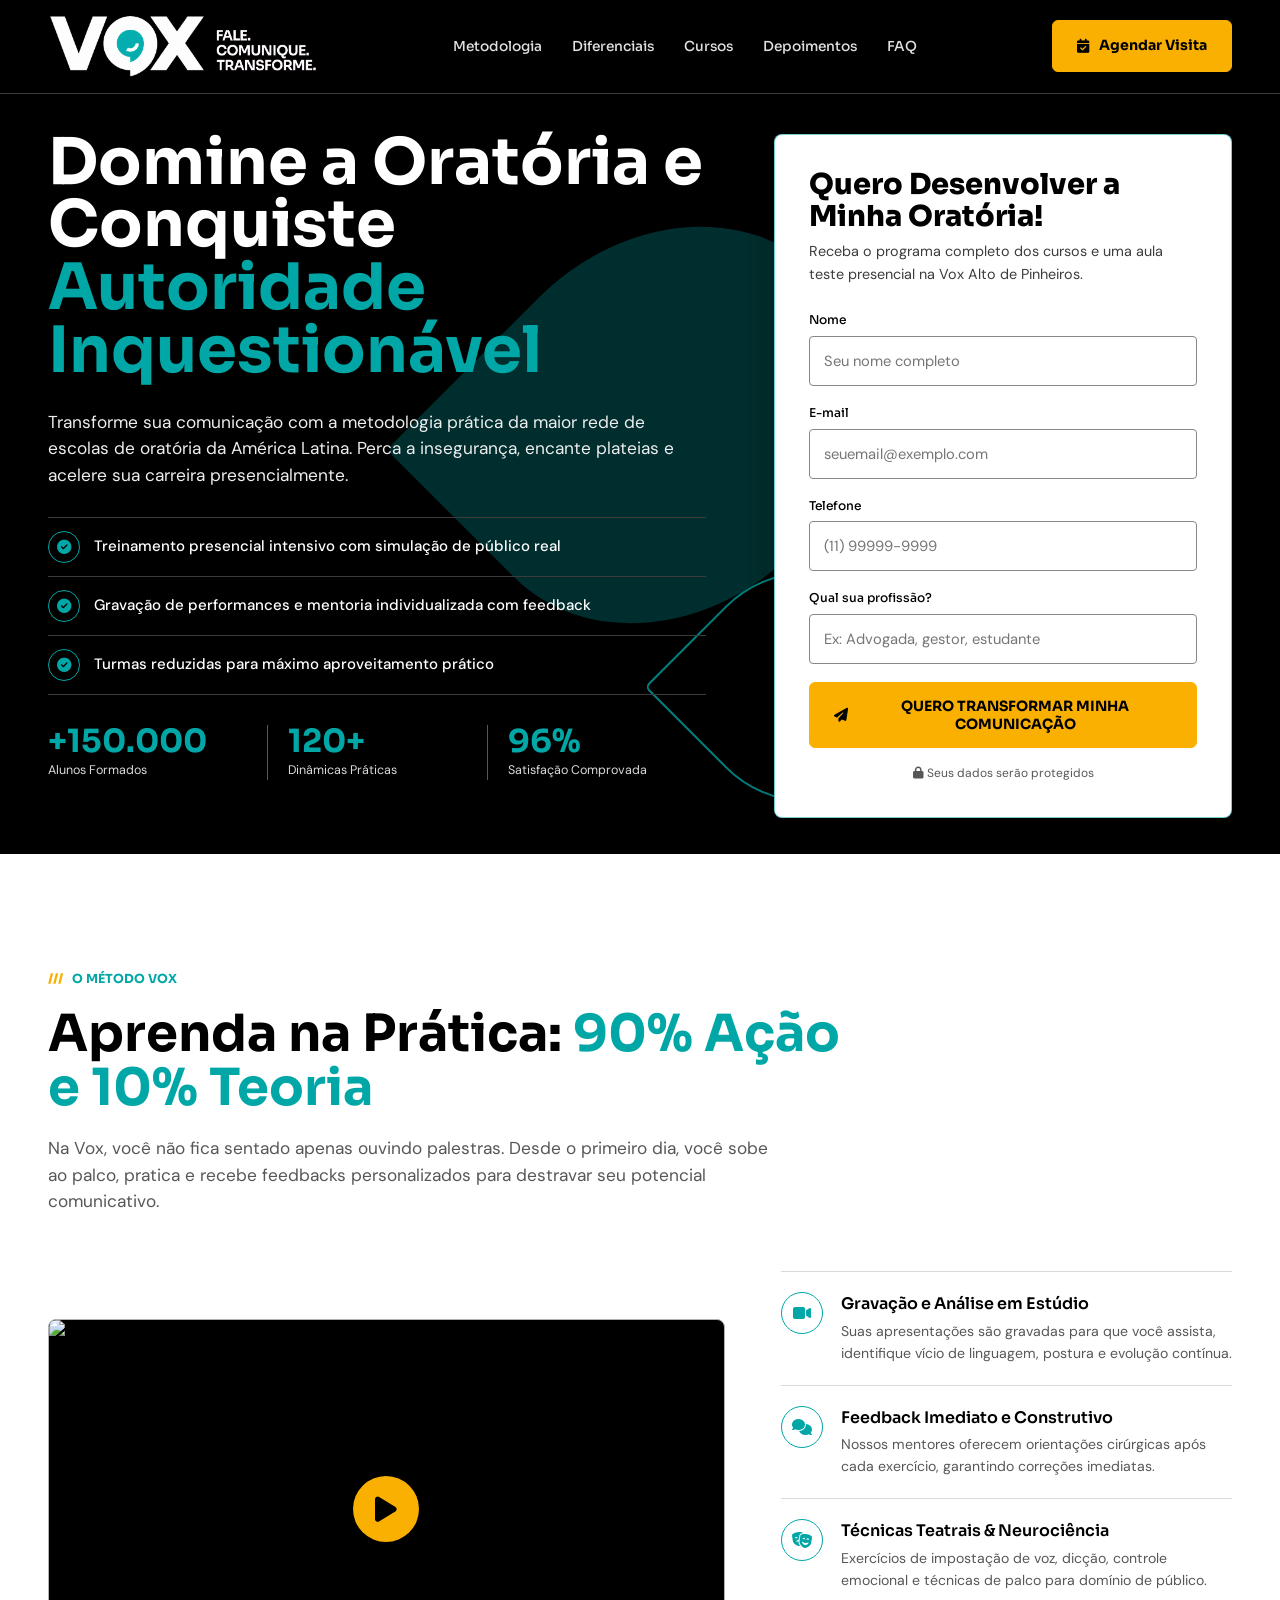
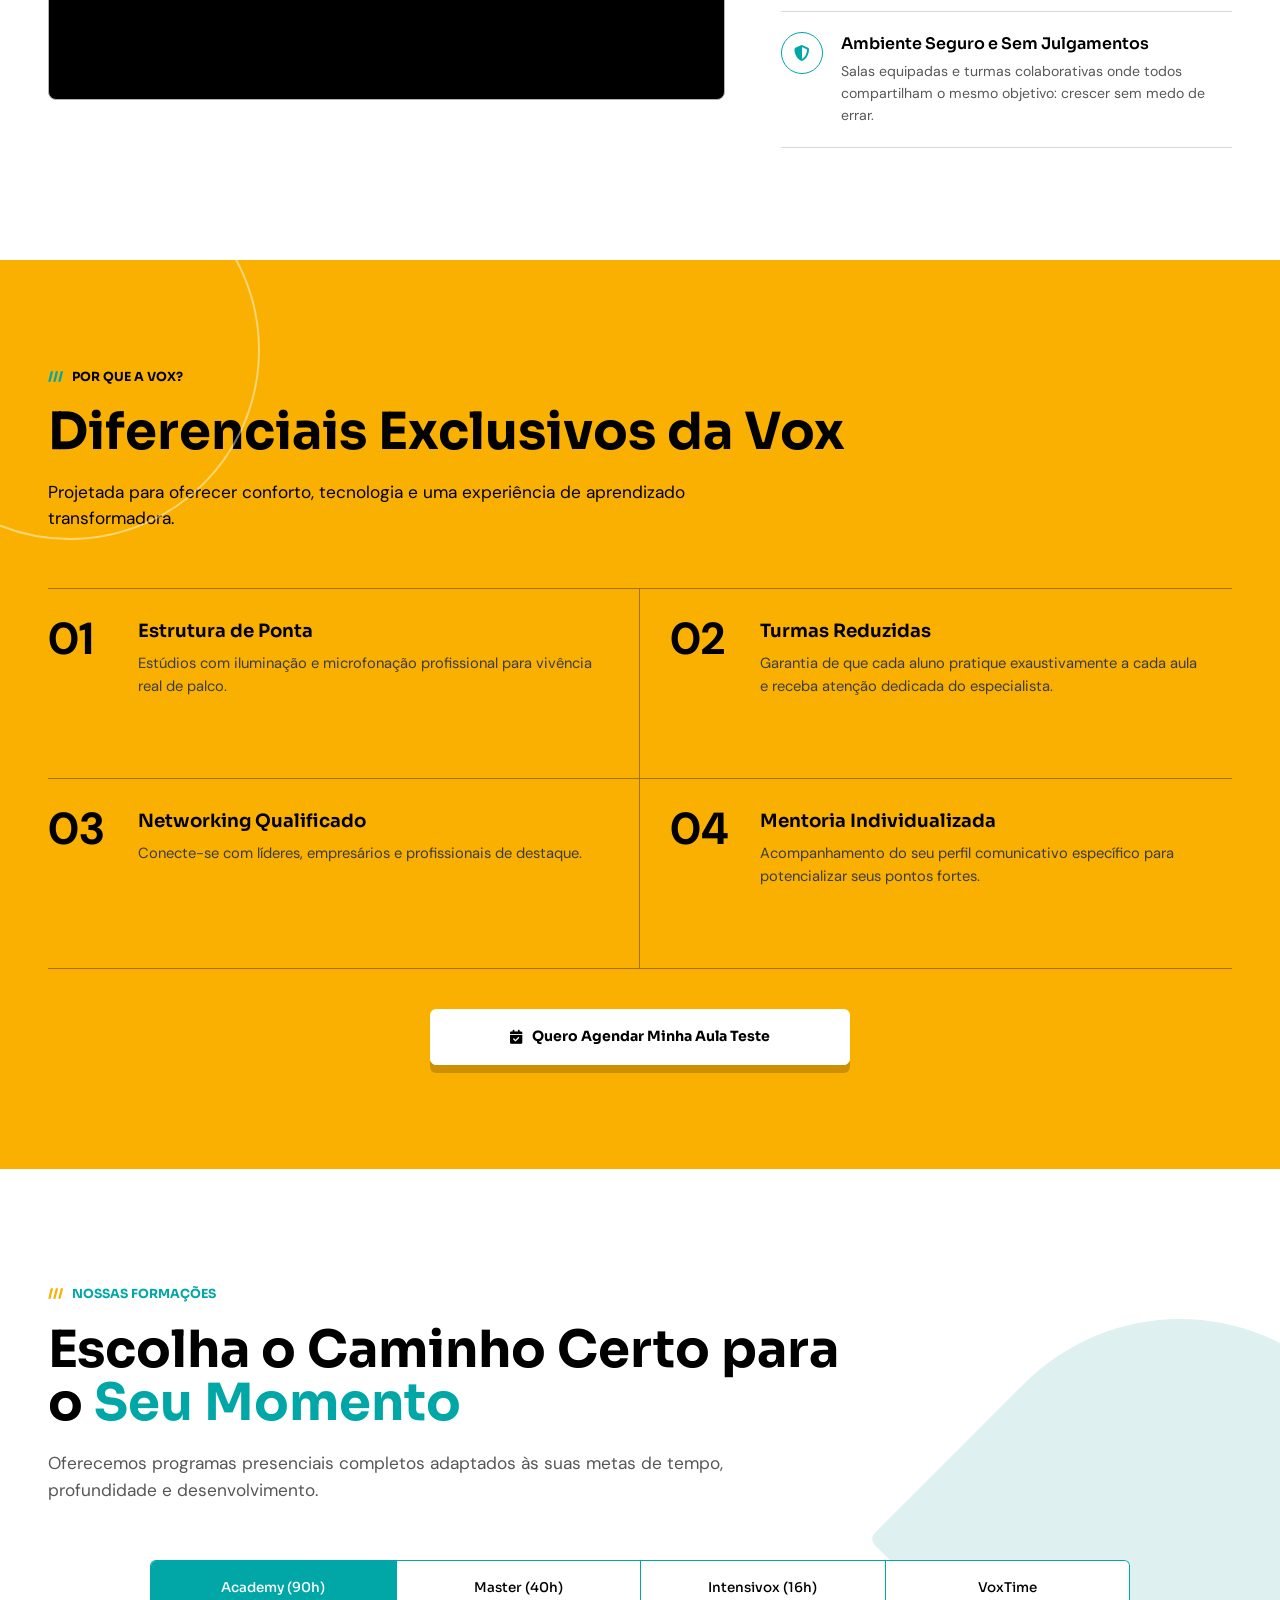
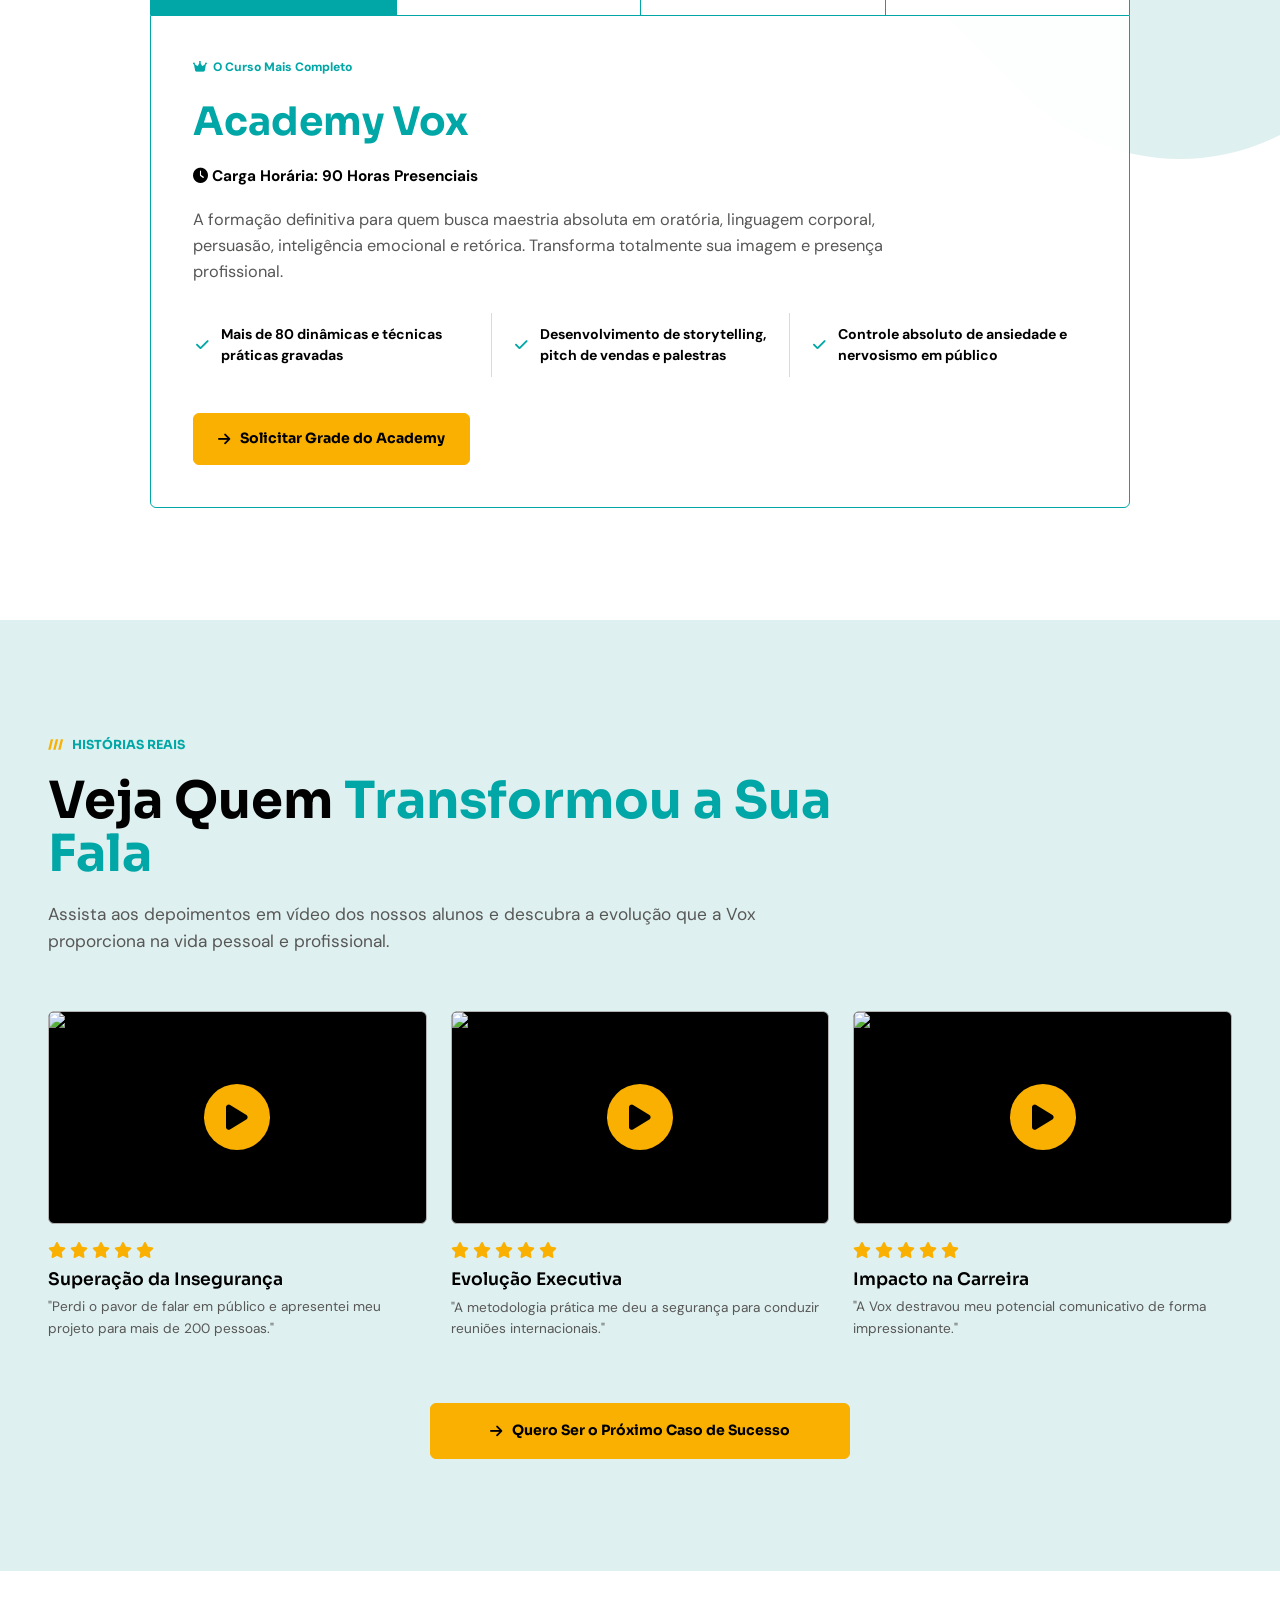
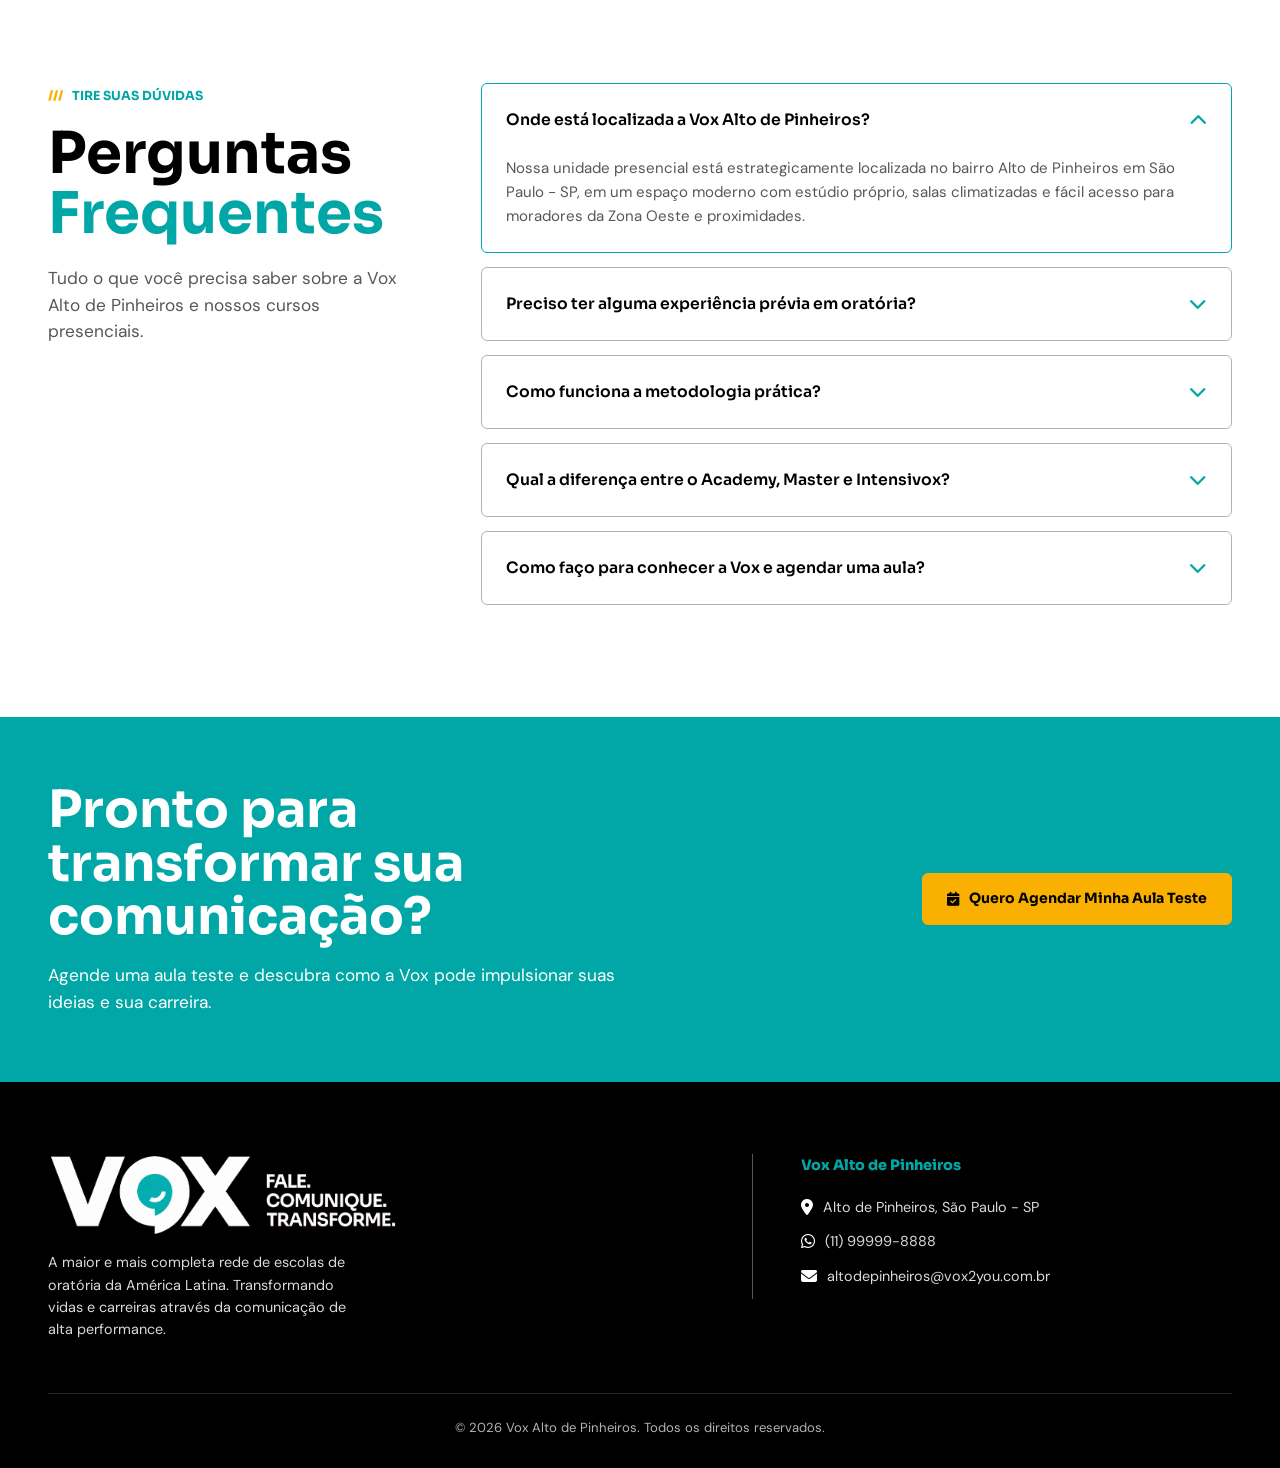
==== index.html @ c45a9a43 "Publish Vox2You Alto de Pinheiros page" ====
<!DOCTYPE html>
<html lang="pt-BR">

<head>
  <meta charset="UTF-8">
  <meta name="viewport" content="width=device-width, initial-scale=1.0">
  <title>Vox Alto de Pinheiros | Escola de Oratória e Comunicação</title>
  <meta name="description"
    content="Domine a oratória com a metodologia prática da Vox no Alto de Pinheiros - SP. Cursos de Oratória presenciais para liderança, carreira e superação do medo de falar em público.">
  <meta name="keywords"
    content="Vox, Alto de Pinheiros, curso de oratoria, falar em publico, comunicacao presencial, lideranca, Sao Paulo">

  <!-- Google Fonts -->
  <link rel="preconnect" href="https://fonts.googleapis.com">
  <link rel="preconnect" href="https://fonts.gstatic.com" crossorigin>
  <link
    href="https://fonts.googleapis.com/css2?family=DM+Sans:wght@400;500;600;700;800&family=Sora:wght@400;500;600;700;800&display=swap"
    rel="stylesheet">

  <!-- FontAwesome Icons -->
  <link rel="stylesheet" href="https://cdnjs.cloudflare.com/ajax/libs/font-awesome/6.4.0/css/all.min.css">

  <!-- Custom Styles -->
  <link rel="stylesheet" href="styles.css?v=4.4">
  <link rel="stylesheet" href="brand.css?v=1.0">
</head>

<body>

  <!-- ==========================================================================
       HEADER
       ========================================================================== -->
  <header class="header">
    <div class="container header-container">
      <a href="#" class="logo-link" id="headerLogo" aria-label="Vox Alto de Pinheiros - início">
        <span class="brand-logo brand-logo--header">
          <img src="assets/vox2you-logo-branco.png" alt="Vox - Fale. Comunique. Transforme." width="1821" height="436">
        </span>
      </a>

      <nav>
        <ul class="nav-menu" id="navMenu">
          <li><a href="#metodologia" class="nav-link">Metodologia</a></li>
          <li><a href="#diferenciais" class="nav-link">Diferenciais</a></li>
          <li><a href="#cursos" class="nav-link">Cursos</a></li>
          <li><a href="#depoimentos" class="nav-link">Depoimentos</a></li>
          <li><a href="#faq" class="nav-link">FAQ</a></li>
        </ul>
      </nav>

      <div class="header-actions">
        <a href="#hero-form" class="btn btn-outline">
          <i class="fa-solid fa-calendar-check"></i> Agendar Visita
        </a>
        <button class="mobile-toggle" id="mobileToggle" aria-label="Abrir menu" aria-expanded="false"
          aria-controls="navMenu">
          <span class="menu-icon" aria-hidden="true"><span></span><span></span><span></span></span>
        </button>
      </div>
    </div>
  </header>

  <!-- ==========================================================================
       HERO + FORM SECTION
       ========================================================================== -->
  <section class="hero" id="hero">
    <div class="container hero-grid">

      <div class="hero-content">
        <h1 class="hero-title">
          Domine a Oratória e Conquiste <span>Autoridade Inquestionável</span>
        </h1>

        <p class="hero-description">
          Transforme sua comunicação com a metodologia prática da maior rede de escolas de oratória da América
          Latina. Perca a insegurança, encante plateias e acelere sua carreira presencialmente.
        </p>

        <div class="hero-highlights">
          <div class="highlight-item">
            <i class="fa-solid fa-circle-check"></i>
            <span>Treinamento presencial intensivo com simulação de público real</span>
          </div>
          <div class="highlight-item">
            <i class="fa-solid fa-circle-check"></i>
            <span>Gravação de performances e mentoria individualizada com feedback</span>
          </div>
          <div class="highlight-item">
            <i class="fa-solid fa-circle-check"></i>
            <span>Turmas reduzidas para máximo aproveitamento prático</span>
          </div>
        </div>

        <div class="hero-stats-row">
          <div class="stat-box">
            <span class="stat-number">+150.000</span>
            <span class="stat-label">Alunos Formados</span>
          </div>
          <div class="stat-box">
            <span class="stat-number">120+</span>
            <span class="stat-label">Dinâmicas Práticas</span>
          </div>
          <div class="stat-box">
            <span class="stat-number">96%</span>
            <span class="stat-label">Satisfação Comprovada</span>
          </div>
        </div>
      </div>

      <!-- Hero Form Card -->
      <div class="hero-form-wrapper" id="hero-form">
        <div class="hero-form-card">
          <div class="form-header">
            <h3>Quero Desenvolver a Minha Oratória!</h3>
            <p>Receba o programa completo dos cursos e uma aula teste presencial na Vox Alto de Pinheiros.</p>
          </div>

          <form id="heroForm">
            <div class="form-group">
              <label for="name" class="form-label">Nome</label>
              <input type="text" id="name" class="form-input" placeholder="Seu nome completo" required>
            </div>

            <div class="form-group">
              <label for="email" class="form-label">E-mail</label>
              <input type="email" id="email" class="form-input" placeholder="seuemail@exemplo.com" required>
            </div>

            <div class="form-group">
              <label for="phone" class="form-label">Telefone</label>
              <input type="tel" id="phone" class="form-input" placeholder="(11) 99999-9999" required>
            </div>

            <div class="form-group">
              <label for="profession" class="form-label">Qual sua profissão?</label>
              <input type="text" id="profession" class="form-input" placeholder="Ex: Advogada, gestor, estudante">
            </div>

            <button type="submit" class="btn btn-primary btn-full">
              <i class="fa-solid fa-paper-plane"></i> QUERO TRANSFORMAR MINHA COMUNICAÇÃO
            </button>

            <p class="form-disclaimer">
              <i class="fa-solid fa-lock"></i> Seus dados serão protegidos
            </p>
          </form>
        </div>
      </div>

    </div>
  </section>

  <!-- ==========================================================================
       METODOLOGIA
       ========================================================================== -->
  <section class="metodologia" id="metodologia">
    <div class="container">
      <div class="text-center">
        <span class="section-tag"><i class="fa-solid fa-bolt"></i> O Método Vox</span>
        <h2 class="section-title">Aprenda na Prática: <span>90% Ação e 10% Teoria</span></h2>
        <p class="section-subtitle">
          Na Vox, você não fica sentado apenas ouvindo palestras. Desde o primeiro dia, você sobe ao palco, pratica
          e recebe feedbacks personalizados para destravar seu potencial comunicativo.
        </p>
      </div>

      <div class="metodologia-grid">
        <!-- Institutional Video Box -->
        <div class="video-box" data-video-id="vcabTUHBqDU" title="Clique para assistir ao vídeo institucional da Vox">
          <img src="https://img.youtube.com/vi/vcabTUHBqDU/maxresdefault.jpg" alt="Vídeo Institucional Vox"
            class="video-thumb">
          <div class="play-btn-overlay">
            <i class="fa-solid fa-play"></i>
          </div>
        </div>

        <div class="metodologia-list">
          <div class="metodologia-card">
            <div class="metodologia-icon">
              <i class="fa-solid fa-video"></i>
            </div>
            <div class="metodologia-info">
              <h4>Gravação e Análise em Estúdio</h4>
              <p>Suas apresentações são gravadas para que você assista, identifique vício de linguagem, postura e
                evolução contínua.</p>
            </div>
          </div>

          <div class="metodologia-card">
            <div class="metodologia-icon">
              <i class="fa-solid fa-comments"></i>
            </div>
            <div class="metodologia-info">
              <h4>Feedback Imediato e Construtivo</h4>
              <p>Nossos mentores oferecem orientações cirúrgicas após cada exercício, garantindo correções imediatas.
              </p>
            </div>
          </div>

          <div class="metodologia-card">
            <div class="metodologia-icon">
              <i class="fa-solid fa-masks-theater"></i>
            </div>
            <div class="metodologia-info">
              <h4>Técnicas Teatrais & Neurociência</h4>
              <p>Exercícios de impostação de voz, dicção, controle emocional e técnicas de palco para domínio de
                público.</p>
            </div>
          </div>

          <div class="metodologia-card">
            <div class="metodologia-icon">
              <i class="fa-solid fa-shield-halved"></i>
            </div>
            <div class="metodologia-info">
              <h4>Ambiente Seguro e Sem Julgamentos</h4>
              <p>Salas equipadas e turmas colaborativas onde todos compartilham o mesmo objetivo: crescer sem medo de
                errar.</p>
            </div>
          </div>
        </div>
      </div>
    </div>
  </section>

  <!-- ==========================================================================
       DIFERENCIAIS ALTO DE PINHEIROS
       ========================================================================== -->
  <section class="diferenciais" id="diferenciais">
    <div class="container">
      <div class="text-center">
        <span class="section-tag"><i class="fa-solid fa-star"></i> Por que a Vox?</span>
        <h2 class="section-title">Diferenciais Exclusivos da <span>Vox</span></h2>
        <p class="section-subtitle">
          Projetada para oferecer conforto, tecnologia e uma experiência de aprendizado transformadora.
        </p>
      </div>

      <div class="diferenciais-grid">
        <div class="glass-card dif-card">
          <span class="dif-number">01</span>
          <h3 class="dif-title">Estrutura de Ponta</h3>
          <p class="dif-desc">Estúdios com iluminação e microfonação profissional para vivência
            real de palco.</p>
        </div>

        <div class="glass-card dif-card">
          <span class="dif-number">02</span>
          <h3 class="dif-title">Turmas Reduzidas</h3>
          <p class="dif-desc">Garantia de que cada aluno pratique exaustivamente a cada aula e receba atenção dedicada
            do especialista.</p>
        </div>

        <div class="glass-card dif-card">
          <span class="dif-number">03</span>
          <h3 class="dif-title">Networking Qualificado</h3>
          <p class="dif-desc">Conecte-se com líderes, empresários e profissionais de destaque.</p>
        </div>

        <div class="glass-card dif-card">
          <span class="dif-number">04</span>
          <h3 class="dif-title">Mentoria Individualizada</h3>
          <p class="dif-desc">Acompanhamento do seu perfil comunicativo específico para potencializar seus pontos
            fortes.</p>
        </div>
      </div>

      <div class="section-cta">
        <a href="#hero-form" class="btn btn-primary">
          <i class="fa-solid fa-calendar-check"></i> Quero Agendar Minha Aula Teste
        </a>
      </div>

    </div>
  </section>

  <!-- ==========================================================================
       CURSOS
       ========================================================================== -->
  <section class="cursos" id="cursos">
    <div class="container">
      <div class="text-center">
        <span class="section-tag"><i class="fa-solid fa-graduation-cap"></i> Nossas Formações</span>
        <h2 class="section-title">Escolha o Caminho Certo para o <span>Seu Momento</span></h2>
        <p class="section-subtitle">
          Oferecemos programas presenciais completos adaptados às suas metas de tempo, profundidade e desenvolvimento.
        </p>
      </div>

      <!-- Course Tabs Nav -->
      <div class="course-tabs">
        <button class="tab-btn active" data-course="academy">Academy (90h)</button>
        <button class="tab-btn" data-course="master">Master (40h)</button>
        <button class="tab-btn" data-course="intensivox">Intensivox (16h)</button>
        <button class="tab-btn" data-course="voxtime">VoxTime</button>
      </div>

      <!-- Course Content Panels -->
      <!-- Panel 1: Academy -->
      <div class="course-content-panel active" id="course-academy">
        <div class="course-info">
          <span class="course-badge"><i class="fa-solid fa-crown"></i> O Curso Mais Completo</span>
          <h3 class="course-title">Academy Vox</h3>
          <p class="course-hours"><i class="fa-solid fa-clock"></i> Carga Horária: 90 Horas Presenciais</p>
          <p class="course-desc">
            A formação definitiva para quem busca maestria absoluta em oratória, linguagem corporal, persuasão,
            inteligência emocional e retórica. Transforma totalmente sua imagem e presença profissional.
          </p>

          <div class="course-features-list">
            <div class="course-feature-item">
              <i class="fa-solid fa-check"></i>
              <span>Mais de 80 dinâmicas e técnicas práticas gravadas</span>
            </div>
            <div class="course-feature-item">
              <i class="fa-solid fa-check"></i>
              <span>Desenvolvimento de storytelling, pitch de vendas e palestras</span>
            </div>
            <div class="course-feature-item">
              <i class="fa-solid fa-check"></i>
              <span>Controle absoluto de ansiedade e nervosismo em público</span>
            </div>
          </div>

          <a href="#hero-form" class="btn btn-primary">
            <i class="fa-solid fa-arrow-right"></i> Solicitar Grade do Academy
          </a>
        </div>

      </div>

      <!-- Panel 2: Master -->
      <div class="course-content-panel" id="course-master">
        <div class="course-info">
          <span class="course-badge"><i class="fa-solid fa-user-tie"></i> Foco Executivo</span>
          <h3 class="course-title">Master Vox</h3>
          <p class="course-hours"><i class="fa-solid fa-clock"></i> Carga Horária: 40 Horas Presenciais</p>
          <p class="course-desc">
            Treinamento de alto impacto direcionado a executivos, gestores, empreendedores e líderes que precisam
            conduzir reuniões inspiradoras, negociar acordos e representar suas marcas com poder.
          </p>

          <div class="course-features-list">
            <div class="course-feature-item">
              <i class="fa-solid fa-check"></i>
              <span>Comunicação estratégica e liderança persuasiva</span>
            </div>
            <div class="course-feature-item">
              <i class="fa-solid fa-check"></i>
              <span>Condução de reuniões, media training e gestão de crises</span>
            </div>
            <div class="course-feature-item">
              <i class="fa-solid fa-check"></i>
              <span>Postura executiva e oratória de alta performance</span>
            </div>
          </div>

          <a href="#hero-form" class="btn btn-primary">
            <i class="fa-solid fa-arrow-right"></i> Solicitar Grade do Master
          </a>
        </div>

      </div>

      <!-- Panel 3: Intensivox -->
      <div class="course-content-panel" id="course-intensivox">
        <div class="course-info">
          <span class="course-badge"><i class="fa-solid fa-bolt-lightning"></i> Imersão Rápida</span>
          <h3 class="course-title">Intensivox</h3>
          <p class="course-hours"><i class="fa-solid fa-clock"></i> Carga Horária: 16 Horas Imersivas</p>
          <p class="course-desc">
            Um workshop prático e acelerado em final de semana. Perfeito para quem tem prazos curtos ou eventos
            iminentes (apresentação de TCC, palestra, entrevista ou pitch de negócios).
          </p>

          <div class="course-features-list">
            <div class="course-feature-item">
              <i class="fa-solid fa-check"></i>
              <span>Resultados rápidos para destravar a fala imediatamente</span>
            </div>
            <div class="course-feature-item">
              <i class="fa-solid fa-check"></i>
              <span>Prática intensa e aplicação imediata de técnicas fundamentais</span>
            </div>
          </div>

          <a href="#hero-form" class="btn btn-primary">
            <i class="fa-solid fa-arrow-right"></i> Ver Próximas Turmas do Intensivox
          </a>
        </div>

      </div>

      <!-- Panel 4: VoxTime -->
      <div class="course-content-panel" id="course-voxtime">
        <div class="course-info">
          <span class="course-badge"><i class="fa-solid fa-infinity"></i> Solução Sob Medida</span>
          <h3 class="course-title">VoxTime</h3>
          <p class="course-hours"><i class="fa-solid fa-clock"></i> Carga Horária Flexível</p>
          <p class="course-desc">
            Formato contínuo e personalizado para necessidades corporativas específicas ou treinamentos particulares
            executivos.
          </p>

          <a href="#hero-form" class="btn btn-primary">
            <i class="fa-solid fa-arrow-right"></i> Falar com Consultor
          </a>
        </div>

      </div>

    </div>
  </section>

  <!-- ==========================================================================
       DEPOIMENTOS (VÍDEOS E TEXTO)
       ========================================================================== -->
  <section class="depoimentos" id="depoimentos">
    <div class="container">
      <div class="text-center">
        <span class="section-tag"><i class="fa-solid fa-heart"></i> Histórias Reais</span>
        <h2 class="section-title">Veja Quem <span>Transformou a Sua Fala</span></h2>
        <p class="section-subtitle">
          Assista aos depoimentos em vídeo dos nossos alunos e descubra a evolução que a Vox proporciona na vida
          pessoal e profissional.
        </p>
      </div>

      <!-- Video Testimonials Grid -->
      <div class="video-testimonials-grid">
        <!-- Video 1 -->
        <div class="testimonial-video-card">
          <div class="video-card-thumb" data-video-id="LyPYQEklyA8" title="Assistir ao depoimento de aluno">
            <img src="https://img.youtube.com/vi/LyPYQEklyA8/maxresdefault.jpg" alt="Depoimento Aluno 1">
            <div class="play-btn-overlay">
              <i class="fa-solid fa-play"></i>
            </div>
          </div>
          <div class="video-card-info">
            <div class="rating-stars">
              <i class="fa-solid fa-star"></i><i class="fa-solid fa-star"></i><i class="fa-solid fa-star"></i><i
                class="fa-solid fa-star"></i><i class="fa-solid fa-star"></i>
            </div>
            <h4 class="video-card-name">Superação da Insegurança</h4>
            <p class="video-card-role">"Perdi o pavor de falar em público e apresentei meu projeto para mais de 200
              pessoas."</p>
          </div>
        </div>

        <!-- Video 2 -->
        <div class="testimonial-video-card">
          <div class="video-card-thumb" data-video-id="6XkwCyAIwsM" title="Assistir ao depoimento de aluno">
            <img src="https://img.youtube.com/vi/6XkwCyAIwsM/maxresdefault.jpg" alt="Depoimento Aluno 2">
            <div class="play-btn-overlay">
              <i class="fa-solid fa-play"></i>
            </div>
          </div>
          <div class="video-card-info">
            <div class="rating-stars">
              <i class="fa-solid fa-star"></i><i class="fa-solid fa-star"></i><i class="fa-solid fa-star"></i><i
                class="fa-solid fa-star"></i><i class="fa-solid fa-star"></i>
            </div>
            <h4 class="video-card-name">Evolução Executiva</h4>
            <p class="video-card-role">"A metodologia prática me deu a segurança para conduzir reuniões
              internacionais."</p>
          </div>
        </div>

        <!-- Video 3 -->
        <div class="testimonial-video-card">
          <div class="video-card-thumb" data-video-id="rna1tw_VYbQ" title="Assistir ao depoimento de aluno">
            <img src="https://img.youtube.com/vi/rna1tw_VYbQ/maxresdefault.jpg" alt="Depoimento Aluno 3">
            <div class="play-btn-overlay">
              <i class="fa-solid fa-play"></i>
            </div>
          </div>
          <div class="video-card-info">
            <div class="rating-stars">
              <i class="fa-solid fa-star"></i><i class="fa-solid fa-star"></i><i class="fa-solid fa-star"></i><i
                class="fa-solid fa-star"></i><i class="fa-solid fa-star"></i>
            </div>
            <h4 class="video-card-name">Impacto na Carreira</h4>
            <p class="video-card-role">"A Vox destravou meu potencial comunicativo de forma impressionante."</p>
          </div>
        </div>
      </div>

      <div class="section-cta">
        <a href="#hero-form" class="btn btn-primary">
          <i class="fa-solid fa-arrow-right"></i> Quero Ser o Próximo Caso de Sucesso
        </a>
      </div>

    </div>
  </section>

  <!-- ==========================================================================
       FAQ SECTION
       ========================================================================== -->
  <section class="faq" id="faq">
    <div class="container">
      <div class="text-center">
        <span class="section-tag"><i class="fa-solid fa-circle-question"></i> Tire Suas Dúvidas</span>
        <h2 class="section-title">Perguntas <span>Frequentes</span></h2>
        <p class="section-subtitle">
          Tudo o que você precisa saber sobre a Vox Alto de Pinheiros e nossos cursos presenciais.
        </p>
      </div>

      <div class="faq-accordion">
        <div class="faq-item active">
          <button class="faq-question" aria-expanded="true">
            <span>Onde está localizada a Vox Alto de Pinheiros?</span>
            <i class="fa-solid fa-chevron-down"></i>
          </button>
          <div class="faq-answer">
            <p>Nossa unidade presencial está estrategicamente localizada no bairro Alto de Pinheiros em São Paulo - SP,
              em um espaço moderno com estúdio próprio, salas climatizadas e fácil acesso para moradores da Zona Oeste e
              proximidades.</p>
          </div>
        </div>

        <div class="faq-item">
          <button class="faq-question" aria-expanded="false">
            <span>Preciso ter alguma experiência prévia em oratória?</span>
            <i class="fa-solid fa-chevron-down"></i>
          </button>
          <div class="faq-answer">
            <p>Não! Nossos cursos recebem desde pessoas com timidez severa que travam ao falar em público até
              profissionais experientes que desejam refinar sua presença de palco e poder de persuasão.</p>
          </div>
        </div>

        <div class="faq-item">
          <button class="faq-question" aria-expanded="false">
            <span>Como funciona a metodologia prática?</span>
            <i class="fa-solid fa-chevron-down"></i>
          </button>
          <div class="faq-answer">
            <p>Em todas as aulas presenciais você realiza dinâmicas individuais e em grupo no palco, gravamos sua
              performance em vídeo e o mentor faz o feedback imediato para aplicar no mesmo instante.</p>
          </div>
        </div>

        <div class="faq-item">
          <button class="faq-question" aria-expanded="false">
            <span>Qual a diferença entre o Academy, Master e Intensivox?</span>
            <i class="fa-solid fa-chevron-down"></i>
          </button>
          <div class="faq-answer">
            <p>O <strong>Academy (90h)</strong> é a formação completa e profunda. O <strong>Master (40h)</strong> é
              focado em comunicação executiva e liderança. O <strong>Intensivox (16h)</strong> é um workshop imersivo de
              1 final de semana para resultados imediatos.</p>
          </div>
        </div>

        <div class="faq-item">
          <button class="faq-question" aria-expanded="false">
            <span>Como faço para conhecer a Vox e agendar uma aula?</span>
            <i class="fa-solid fa-chevron-down"></i>
          </button>
          <div class="faq-answer">
            <p>Basta preencher o formulário nesta página! Nossa equipe da Vox Alto de Pinheiros entrará em contato
              para agendar uma visita guiada e apresentar as instalações sem compromisso.</p>
          </div>
        </div>
      </div>
    </div>
  </section>

  <section class="closing-cta" aria-labelledby="closing-cta-title">
    <div class="container closing-cta-grid">
      <div>
        <h2 id="closing-cta-title">Pronto para transformar sua comunicação?</h2>
        <p>Agende uma aula teste e descubra como a Vox pode impulsionar suas ideias e sua carreira.</p>
      </div>
      <div class="closing-cta-action">
        <a href="#hero-form" class="btn btn-primary">
          <i class="fa-solid fa-calendar-check"></i> Quero Agendar Minha Aula Teste
        </a>
      </div>
    </div>
  </section>

  <!-- ==========================================================================
       FOOTER
       ========================================================================== -->
  <footer class="footer" id="footer">
    <div class="container">
      <div class="footer-grid">
        <div class="footer-brand">
          <a href="#" class="logo-link footer-logo" aria-label="Vox Alto de Pinheiros - início">
            <span class="brand-logo brand-logo--footer">
              <img src="assets/vox2you-logo-branco.png" alt="Vox - Fale. Comunique. Transforme." width="1821"
                height="436" loading="lazy">
            </span>
          </a>
          <p>A maior e mais completa rede de escolas de oratória da América Latina. Transformando vidas e carreiras
            através da comunicação de alta performance.</p>
        </div>

        <div class="footer-unit">
          <h4 class="footer-title">Vox Alto de Pinheiros</h4>
          <div class="footer-contact-item">
            <i class="fa-solid fa-location-dot"></i>
            <span>Alto de Pinheiros, São Paulo - SP</span>
          </div>
          <div class="footer-contact-item">
            <i class="fa-brands fa-whatsapp"></i>
            <span>(11) 99999-8888</span>
          </div>
          <div class="footer-contact-item">
            <i class="fa-solid fa-envelope"></i>
            <span>altodepinheiros@vox2you.com.br</span>
          </div>
        </div>
      </div>

      <div class="footer-bottom">
        <p>&copy; 2026 Vox Alto de Pinheiros. Todos os direitos reservados.</p>
      </div>
    </div>
  </footer>

  <!-- Toast Notification -->
  <div class="toast-notification" id="toastNotification">
    <div class="toast-icon">
      <i class="fa-solid fa-circle-check"></i>
    </div>
    <div class="toast-text">
      Sua mensagem foi enviada com sucesso!
    </div>
  </div>

  <!-- Custom Script -->
  <script src="script.js"></script>
</body>

</html>
---- styles.css ----
/* ==========================================================================
   VOX2YOU ALTO DE PINHEIROS - DESIGN SYSTEM
   Palette matched to reference: Ink (#092f39), Deep (#073d4c), Teal (#08a3a1), Sun (#f7a916)
   No Neon Green. Clean, elegant & high converting.
   ========================================================================== */

:root {
  --ink: #092f39;
  --deep: #073d4c;
  --teal: #08a3a1;
  --teal-soft: #dff5f2;
  --sun: #f7a916;
  --sun-light: #ffc34a;
  --cream: #fff8e9;
  --paper: #fffdf9;
  --white: #ffffff;
  --muted: #587079;
  --text-muted: #587079;
  --line: #d9e4e4;
  --error: #a93636;
  --success: #1c7457;
  --primary-neon: #08a3a1;
  --shadow: 0 24px 70px rgba(4, 42, 51, 0.15);
  --shadow-card: 0 16px 40px rgba(9, 47, 57, 0.12);

  /* Typography */
  --font-main: 'Plus Jakarta Sans', 'Segoe UI', system-ui, -apple-system, sans-serif;

  /* Radii */
  --radius-sm: 8px;
  --radius-md: 14px;
  --radius-lg: 24px;
  --radius-pill: 9999px;

  --transition-fast: 0.18s ease;
  --transition-normal: 0.3s ease;
}

/* Reset & Global Base */
*, *::before, *::after {
  box-sizing: border-box;
  margin: 0;
  padding: 0;
}

html {
  scroll-behavior: smooth;
  font-size: 16px;
}

body {
  font-family: var(--font-main);
  background-color: var(--paper);
  color: var(--ink);
  line-height: 1.58;
  overflow-x: hidden;
  -webkit-font-smoothing: antialiased;
}

a {
  color: inherit;
  text-decoration: none;
}

button, input, select, textarea {
  font-family: inherit;
}

.container {
  width: 100%;
  max-width: 1240px;
  margin: 0 auto;
  padding: 0 24px;
}

/* Section Headings & Tags */
.section-tag {
  display: inline-flex;
  align-items: center;
  gap: 8px;
  padding: 6px 18px;
  border-radius: var(--radius-pill);
  background: var(--teal-soft);
  border: 1px solid var(--line);
  color: var(--teal);
  font-size: 0.82rem;
  font-weight: 800;
  text-transform: uppercase;
  letter-spacing: 1px;
  margin-bottom: 16px;
}

.section-title {
  font-size: 2.5rem;
  font-weight: 800;
  line-height: 1.18;
  margin-bottom: 16px;
  letter-spacing: -0.5px;
  color: var(--ink);
}

.section-title span {
  color: var(--teal);
}

.section-title--sun span {
  color: var(--sun);
}

.section-subtitle {
  font-size: 1.1rem;
  color: var(--muted);
  max-width: 650px;
  margin: 0 auto 48px auto;
}

.text-center {
  text-align: center;
}

/* Buttons */
.btn {
  display: inline-flex;
  align-items: center;
  justify-content: center;
  gap: 10px;
  padding: 16px 32px;
  border-radius: var(--radius-pill);
  font-weight: 800;
  font-size: 0.96rem;
  cursor: pointer;
  transition: var(--transition-fast);
  border: 2px solid transparent;
  outline: none;
  text-decoration: none;
}

.btn-primary {
  background: var(--sun);
  color: #112e34;
  border-color: rgba(9, 47, 57, 0.2);
  box-shadow: 0 10px 24px rgba(3, 35, 43, 0.2);
}

.btn-primary:hover {
  background: var(--sun-light);
  transform: translateY(-2px);
  box-shadow: 0 14px 28px rgba(247, 169, 22, 0.35);
}

.btn-outline {
  background: transparent;
  color: var(--white);
  border-color: rgba(255, 255, 255, 0.3);
}

.btn-outline:hover {
  background: rgba(255, 255, 255, 0.1);
  border-color: var(--sun);
  color: var(--sun);
  transform: translateY(-2px);
}

.btn-full {
  width: 100%;
}

/* Card Utility */
.card-box {
  background: var(--white);
  border: 1px solid var(--line);
  border-radius: var(--radius-lg);
  padding: 32px;
  box-shadow: var(--shadow);
  transition: var(--transition-normal);
}

.card-box:hover {
  border-color: var(--teal);
  box-shadow: var(--shadow-card);
}

/* ==========================================================================
   HEADER
   ========================================================================== */
.header {
  position: fixed;
  top: 0;
  left: 0;
  width: 100%;
  z-index: 1000;
  padding: 20px 0;
  transition: var(--transition-normal);
  background: rgba(9, 47, 57, 0.98);
  backdrop-filter: blur(12px);
  border-bottom: 1px solid rgba(255, 255, 255, 0.15);
}

.header.scrolled {
  padding: 12px 0;
  background: rgba(9, 47, 57, 0.98);
  box-shadow: 0 10px 30px rgba(0, 0, 0, 0.3);
}

.header-container {
  display: flex;
  align-items: center;
  justify-content: space-between;
}

.logo-link {
  display: flex;
  align-items: center;
  flex: none;
}

.brand-logo {
  position: relative;
  display: block;
  overflow: hidden;
  aspect-ratio: 4.18 / 1;
  background: transparent;
}

.brand-logo img {
  position: absolute;
  top: 50%;
  left: 0;
  width: 100%;
  height: auto;
  transform: translateY(-50%);
}

.brand-logo--header {
  width: 300px;
}

.brand-logo--footer {
  width: 100%;
}

.nav-menu {
  display: flex;
  align-items: center;
  gap: 32px;
  list-style: none;
}

.nav-link {
  font-size: 0.92rem;
  font-weight: 700;
  color: rgba(255, 255, 255, 0.88);
  transition: var(--transition-fast);
}

.nav-link:hover {
  color: var(--sun);
}

.header-actions {
  display: flex;
  align-items: center;
  gap: 16px;
}

.header .btn-outline {
  color: var(--white);
  border-color: rgba(255, 255, 255, 0.3);
}

.header .btn-outline:hover {
  color: var(--sun);
  background: rgba(255, 255, 255, 0.1);
  border-color: var(--sun);
}

.mobile-toggle {
  display: none;
  place-items: center;
  width: 44px;
  height: 44px;
  padding: 0;
  background: transparent;
  border: 1px solid rgba(255, 255, 255, 0.28);
  border-radius: 50%;
  color: var(--white);
  cursor: pointer;
}

.menu-icon,
.menu-icon span {
  display: block;
}

.menu-icon {
  width: 20px;
}

.menu-icon span {
  height: 2px;
  margin: 4px 0;
  background: currentColor;
  transition: var(--transition-fast);
}

.mobile-toggle[aria-expanded="true"] .menu-icon span:nth-child(1) {
  transform: translateY(6px) rotate(45deg);
}

.mobile-toggle[aria-expanded="true"] .menu-icon span:nth-child(2) {
  opacity: 0;
}

.mobile-toggle[aria-expanded="true"] .menu-icon span:nth-child(3) {
  transform: translateY(-6px) rotate(-45deg);
}

/* ==========================================================================
   HERO + FORM SECTION
   ========================================================================== */
.hero {
  position: relative;
  padding: 160px 0 90px 0;
  overflow: hidden;
  background-color: var(--deep);
  color: var(--white);
  background-image:
    radial-gradient(circle at 18% 18%, rgba(247, 169, 22, 0.24), transparent 28%),
    radial-gradient(circle at 82% 28%, rgba(8, 163, 161, 0.28), transparent 30%),
    linear-gradient(135deg, rgba(7, 61, 76, 0.98) 0%, rgba(9, 47, 57, 0.92) 52%, rgba(7, 61, 76, 0.98) 100%);
  background-size: cover;
  background-position: center center;
}

.hero-grid {
  display: grid;
  grid-template-columns: 1.1fr 0.9fr;
  gap: 48px;
  align-items: center;
}

.hero-content {
  display: flex;
  flex-direction: column;
}

.unit-badge {
  display: inline-flex;
  align-items: center;
  gap: 8px;
  padding: 8px 18px;
  border-radius: var(--radius-pill);
  background: rgba(223, 245, 242, 0.18);
  border: 1px solid rgba(255, 255, 255, 0.25);
  color: var(--sun-light);
  font-size: 0.88rem;
  font-weight: 700;
  width: fit-content;
  margin-bottom: 24px;
}

.hero-title {
  font-size: 3.1rem;
  font-weight: 900;
  line-height: 1.15;
  margin-bottom: 20px;
  letter-spacing: -1px;
  color: var(--white);
}

.hero-title span {
  color: var(--sun);
}

.hero-description {
  font-size: 1.15rem;
  color: #d5e7e8;
  line-height: 1.6;
  margin-bottom: 32px;
}

.hero-highlights {
  display: flex;
  flex-direction: column;
  gap: 14px;
  margin-bottom: 36px;
}

.highlight-item {
  display: flex;
  align-items: center;
  gap: 12px;
  font-size: 1rem;
  font-weight: 600;
  color: var(--white);
}

.highlight-item i {
  color: var(--sun);
  font-size: 1.2rem;
}

.hero-stats-row {
  display: flex;
  gap: 36px;
  padding-top: 24px;
  border-top: 1px solid rgba(255, 255, 255, 0.2);
}

.stat-box {
  display: flex;
  flex-direction: column;
}

.stat-number {
  font-size: 2.1rem;
  font-weight: 900;
  color: var(--sun);
  line-height: 1;
}

.stat-label {
  font-size: 0.85rem;
  color: #c9ebe7;
  margin-top: 4px;
}

/* Hero Form Card (Clean White) */
.hero-form-card {
  position: relative;
  background: var(--white);
  color: var(--ink);
  border: 1px solid rgba(9, 47, 57, 0.15);
  border-radius: var(--radius-lg);
  padding: 36px;
  box-shadow: 0 24px 70px rgba(0, 0, 0, 0.35);
}

.form-header {
  margin-bottom: 24px;
  text-align: center;
}

.form-header h3 {
  font-size: 1.5rem;
  font-weight: 800;
  color: var(--ink);
  margin-bottom: 8px;
}

.form-header p {
  font-size: 0.9rem;
  color: var(--muted);
}

.form-group {
  margin-bottom: 18px;
  display: flex;
  flex-direction: column;
  gap: 6px;
}

.form-label {
  font-size: 0.82rem;
  font-weight: 800;
  color: var(--ink);
}

.form-input, .form-select {
  width: 100%;
  padding: 13px 16px;
  border-radius: 10px;
  background: #fbfdfc;
  border: 1px solid var(--line);
  color: var(--ink);
  font-size: 0.92rem;
  transition: var(--transition-fast);
}

.form-input:focus, .form-select:focus {
  outline: none;
  border-color: var(--teal);
  box-shadow: 0 0 0 3px rgba(8, 163, 161, 0.18);
}

.form-disclaimer {
  font-size: 0.75rem;
  color: var(--muted);
  text-align: center;
  margin-top: 16px;
}

/* ==========================================================================
   METODOLOGIA SECTION
   ========================================================================== */
.metodologia {
  padding: 110px 0;
  background: var(--paper);
}

.metodologia-grid {
  display: grid;
  grid-template-columns: 1fr 1fr;
  gap: 48px;
  align-items: center;
  margin-top: 48px;
}

.video-box {
  position: relative;
  border-radius: var(--radius-lg);
  overflow: hidden;
  border: 1px solid var(--line);
  box-shadow: var(--shadow);
  aspect-ratio: 16 / 9;
  background: #000;
  cursor: pointer;
}

.video-thumb {
  width: 100%;
  height: 100%;
  object-fit: cover;
  opacity: 0.85;
  transition: var(--transition-normal);
}

.video-box:hover .video-thumb {
  opacity: 0.95;
  transform: scale(1.02);
}

.play-btn-overlay {
  position: absolute;
  top: 50%;
  left: 50%;
  transform: translate(-50%, -50%);
  width: 76px;
  height: 76px;
  border-radius: 50%;
  background: var(--sun);
  display: flex;
  align-items: center;
  justify-content: center;
  color: #112e34;
  font-size: 1.8rem;
  box-shadow: 0 10px 24px rgba(3, 35, 43, 0.3);
  transition: var(--transition-fast);
}

.video-box:hover .play-btn-overlay {
  transform: translate(-50%, -50%) scale(1.08);
  background: var(--sun-light);
}

.video-box iframe,
.video-card-thumb iframe {
  width: 100%;
  height: 100%;
  border: 0;
  display: block;
}

.metodologia-list {
  display: flex;
  flex-direction: column;
  gap: 18px;
}

.metodologia-card {
  display: flex;
  gap: 20px;
  align-items: flex-start;
  padding: 20px;
  border-radius: var(--radius-md);
  background: var(--white);
  border: 1px solid var(--line);
  transition: var(--transition-normal);
}

.metodologia-card:hover {
  background: var(--cream);
  border-color: var(--teal);
  transform: translateX(4px);
}

.metodologia-icon {
  width: 48px;
  height: 48px;
  border-radius: 12px;
  background: var(--teal-soft);
  color: var(--teal);
  display: flex;
  align-items: center;
  justify-content: center;
  font-size: 1.3rem;
  flex-shrink: 0;
}

.metodologia-info h4 {
  font-size: 1.1rem;
  font-weight: 800;
  color: var(--ink);
  margin-bottom: 4px;
}

.metodologia-info p {
  font-size: 0.92rem;
  color: var(--muted);
}

/* ==========================================================================
   DIFERENCIAIS SECTION
   ========================================================================== */
.diferenciais {
  padding: 110px 0;
  background: var(--cream);
}

.diferenciais-grid {
  display: grid;
  grid-template-columns: repeat(auto-fit, minmax(260px, 1fr));
  gap: 24px;
  margin-top: 48px;
}

.dif-card {
  background: var(--white);
  border: 1px solid var(--line);
  border-radius: var(--radius-md);
  padding: 28px;
  display: flex;
  flex-direction: column;
  gap: 14px;
  transition: var(--transition-fast);
}

.dif-card:hover {
  transform: translateY(-4px);
  box-shadow: var(--shadow);
}

.dif-number {
  font-size: 2.2rem;
  font-weight: 900;
  color: var(--teal);
  opacity: 0.5;
  line-height: 1;
}

.dif-title {
  font-size: 1.2rem;
  font-weight: 800;
  color: var(--ink);
}

.dif-desc {
  font-size: 0.92rem;
  color: var(--muted);
  line-height: 1.6;
}

.section-cta {
  display: flex;
  justify-content: center;
  width: 100%;
  max-width: 960px;
  margin: 56px auto 0;
  padding: 8px 24px 0;
  text-align: center;
}

.section-cta .btn {
  width: min(100%, 420px);
  min-height: 56px;
}

/* Unit Banner */
.unit-banner {
  margin-top: 64px;
  background:
    radial-gradient(circle at 15% 30%, rgba(247, 169, 22, 0.22), transparent 30%),
    radial-gradient(circle at 85% 30%, rgba(8, 163, 161, 0.22), transparent 32%),
    linear-gradient(135deg, rgba(7, 61, 76, 0.98), rgba(9, 47, 57, 0.98));
  border-radius: var(--radius-lg);
  padding: 48px;
  display: flex;
  align-items: center;
  justify-content: space-between;
  gap: 32px;
  color: var(--white);
}

.unit-banner-info h3 {
  font-size: 1.9rem;
  font-weight: 800;
  margin-bottom: 10px;
}

.unit-banner-info p {
  color: #d5e7e8;
  font-size: 1.05rem;
  max-width: 600px;
}

/* ==========================================================================
   CURSOS SECTION
   ========================================================================== */
.cursos {
  padding: 110px 0;
  background: var(--paper);
}

.course-tabs {
  display: flex;
  justify-content: center;
  gap: 12px;
  margin-bottom: 48px;
  flex-wrap: wrap;
}

.tab-btn {
  padding: 14px 28px;
  border-radius: var(--radius-pill);
  background: var(--teal-soft);
  border: 1px solid var(--line);
  color: var(--ink);
  font-weight: 800;
  font-size: 0.92rem;
  cursor: pointer;
  transition: var(--transition-fast);
}

.tab-btn:hover {
  background: rgba(8, 163, 161, 0.15);
  color: var(--teal);
}

.tab-btn.active {
  background: var(--sun);
  color: #112e34;
  border-color: rgba(9, 47, 57, 0.2);
  box-shadow: 0 6px 18px rgba(247, 169, 22, 0.3);
}

.course-content-panel {
  display: none;
}

.course-content-panel.active {
  display: flex;
  justify-content: center;
  align-items: center;
  animation: fadeIn 0.35s ease-in-out;
}

@keyframes fadeIn {
  from { opacity: 0; transform: translateY(10px); }
  to { opacity: 1; transform: translateY(0); }
}

.course-info {
  display: flex;
  flex-direction: column;
  align-items: center;
  max-width: 760px;
  margin: 0 auto;
  text-align: center;
}

.course-badge {
  display: inline-flex;
  align-items: center;
  gap: 6px;
  padding: 6px 14px;
  border-radius: var(--radius-pill);
  background: var(--teal-soft);
  color: var(--teal);
  font-size: 0.82rem;
  font-weight: 800;
  width: fit-content;
  margin-bottom: 16px;
}

.course-title {
  font-size: 2.2rem;
  font-weight: 900;
  color: var(--ink);
  margin-bottom: 12px;
}

.course-hours {
  font-size: 1.05rem;
  color: var(--teal);
  font-weight: 800;
  margin-bottom: 18px;
}

.course-desc {
  font-size: 1.02rem;
  color: var(--muted);
  line-height: 1.6;
  margin-bottom: 28px;
}

.course-features-list {
  display: flex;
  flex-direction: column;
  align-items: center;
  gap: 12px;
  margin-bottom: 36px;
}

.course-feature-item {
  display: grid;
  grid-template-columns: 18px minmax(0, auto);
  align-items: center;
  justify-content: center;
  column-gap: 10px;
  font-size: 0.98rem;
  font-weight: 700;
  color: var(--ink);
  text-align: left;
}

.course-feature-item i {
  color: var(--teal);
  font-size: 0.9rem;
  line-height: 1;
  text-align: center;
}

/* ==========================================================================
   DEPOIMENTOS SECTION
   ========================================================================== */
.depoimentos {
  padding: 110px 0;
  background: var(--cream);
}

.video-testimonials-grid {
  display: grid;
  grid-template-columns: repeat(auto-fit, minmax(300px, 1fr));
  gap: 28px;
  margin-bottom: 56px;
}

.testimonial-video-card {
  border-radius: var(--radius-md);
  overflow: hidden;
  border: 1px solid var(--line);
  background: var(--white);
  box-shadow: var(--shadow);
  transition: var(--transition-fast);
}

.testimonial-video-card:hover {
  transform: translateY(-4px);
  border-color: var(--teal);
}

.video-card-thumb {
  position: relative;
  aspect-ratio: 16 / 9;
  background: #000;
  cursor: pointer;
}

.video-card-thumb img {
  width: 100%;
  height: 100%;
  object-fit: cover;
  opacity: 0.85;
}

.video-card-info {
  padding: 20px;
}

.video-card-name {
  font-size: 1.08rem;
  font-weight: 800;
  color: var(--ink);
  margin-bottom: 4px;
}

.video-card-role {
  font-size: 0.85rem;
  color: var(--muted);
}

.rating-stars {
  color: var(--sun);
  margin-bottom: 8px;
  display: flex;
  gap: 4px;
}

.text-reviews-grid {
  display: grid;
  grid-template-columns: repeat(auto-fit, minmax(300px, 1fr));
  gap: 24px;
}

.review-card {
  background: var(--white);
  border: 1px solid var(--line);
  border-radius: var(--radius-md);
  padding: 28px;
  display: flex;
  flex-direction: column;
  justify-content: space-between;
}

.review-text {
  font-size: 0.95rem;
  color: var(--ink);
  font-style: italic;
  margin-bottom: 20px;
  line-height: 1.6;
}

.review-author {
  display: flex;
  align-items: center;
  gap: 14px;
}

.author-avatar {
  width: 44px;
  height: 44px;
  border-radius: 50%;
  background: var(--teal-soft);
  color: var(--teal);
  display: flex;
  align-items: center;
  justify-content: center;
  font-weight: 800;
  font-size: 1rem;
  border: 1px solid var(--teal);
}

.author-info h5 {
  font-size: 0.95rem;
  font-weight: 800;
  color: var(--ink);
}

.author-info span {
  font-size: 0.8rem;
  color: var(--muted);
}

/* ==========================================================================
   FAQ SECTION
   ========================================================================== */
.faq {
  padding: 110px 0;
  background: var(--paper);
}

.faq-accordion {
  max-width: 840px;
  margin: 0 auto;
  display: flex;
  flex-direction: column;
  gap: 16px;
}

.faq-item {
  border: 1px solid var(--line);
  border-radius: var(--radius-md);
  background: var(--white);
  overflow: hidden;
  transition: var(--transition-fast);
}

.faq-item.active {
  border-color: var(--teal);
  box-shadow: 0 8px 20px rgba(8, 163, 161, 0.1);
}

.faq-question {
  width: 100%;
  padding: 22px 28px;
  display: flex;
  align-items: center;
  justify-content: space-between;
  background: none;
  border: none;
  color: var(--ink);
  font-size: 1.05rem;
  font-weight: 800;
  text-align: left;
  cursor: pointer;
  gap: 16px;
}

.faq-question i {
  color: var(--teal);
  font-size: 1.1rem;
  transition: var(--transition-fast);
}

.faq-item.active .faq-question i {
  transform: rotate(180deg);
}

.faq-answer {
  max-height: 0;
  overflow: hidden;
  transition: max-height 0.35s cubic-bezier(0, 1, 0, 1);
  padding: 0 28px;
}

.faq-item.active .faq-answer {
  max-height: 500px;
  transition: max-height 0.35s ease-in-out;
  padding: 0 28px 24px 28px;
}

.faq-answer p {
  color: var(--muted);
  font-size: 0.95rem;
  line-height: 1.6;
}

/* ==========================================================================
   POST-FAQ CTA BANNER
   ========================================================================== */
.post-faq-cta {
  padding: 0 0 96px 0;
  background: var(--paper);
}

.cta-banner {
  position: relative;
  overflow: hidden;
  border-radius: var(--radius-md);
  border: 1px solid rgba(8, 163, 161, 0.24);
  background: var(--ink);
  box-shadow: var(--shadow-card);
}

.cta-banner-image {
  display: block;
  width: 100%;
  height: auto;
  aspect-ratio: 1920 / 900;
  object-fit: cover;
}

.cta-banner-action {
  position: absolute;
  right: 48px;
  bottom: 40px;
  z-index: 2;
}

.cta-banner-action .btn {
  box-shadow: 0 16px 34px rgba(0, 0, 0, 0.32);
}

/* ==========================================================================
   FOOTER SECTION
   ========================================================================== */
.footer {
  padding: 70px 0 30px 0;
  background: var(--ink);
  color: var(--white);
}

.footer-grid {
  display: grid;
  grid-template-columns: minmax(260px, 360px) minmax(280px, 420px);
  gap: 48px;
  justify-content: space-between;
  align-items: start;
  margin-bottom: 56px;
}

.footer-brand p {
  color: #bfd2d4;
  margin-top: 14px;
  font-size: 0.88rem;
  max-width: 320px;
}

.footer-logo {
  width: min(100%, 330px);
  max-width: 100%;
  padding: 0;
  background: transparent;
}

.footer-title {
  font-size: 0.8rem;
  font-weight: 800;
  letter-spacing: 0.12em;
  text-transform: uppercase;
  margin-bottom: 20px;
  color: var(--sun-light);
}

.footer-unit {
  justify-self: end;
  width: 100%;
  max-width: 420px;
  text-align: right;
}

.footer-links {
  list-style: none;
  display: flex;
  flex-direction: column;
  gap: 10px;
}

.footer-links a {
  color: #bfd2d4;
  font-size: 0.88rem;
  transition: var(--transition-fast);
}

.footer-links a:hover {
  color: var(--white);
}

.footer-contact-item {
  display: flex;
  align-items: flex-start;
  justify-content: flex-end;
  gap: 10px;
  color: #bfd2d4;
  font-size: 0.88rem;
  margin-bottom: 12px;
  text-align: right;
}

.footer-contact-item i {
  color: var(--sun);
  font-size: 1rem;
  margin-top: 3px;
  order: 2;
}

.footer-contact-item span {
  order: 1;
}

.footer-bottom {
  padding-top: 24px;
  border-top: 1px solid rgba(255, 255, 255, 0.15);
  display: flex;
  align-items: center;
  justify-content: space-between;
  color: #8eaaae;
  font-size: 0.82rem;
}

/* Toast Notification */
.toast-notification {
  position: fixed;
  bottom: 32px;
  right: 32px;
  background: var(--white);
  border: 1px solid var(--teal);
  border-radius: var(--radius-md);
  padding: 16px 24px;
  display: flex;
  align-items: center;
  gap: 14px;
  box-shadow: var(--shadow);
  z-index: 3000;
  transform: translateY(100px);
  opacity: 0;
  transition: var(--transition-normal);
  color: var(--ink);
}

.toast-notification.active {
  transform: translateY(0);
  opacity: 1;
}

.toast-icon {
  font-size: 1.4rem;
  color: var(--teal);
}

/* Responsive Media Queries */
@media (max-width: 1100px) {
  .nav-menu {
    position: absolute;
    top: 100%;
    left: 0;
    width: 100%;
    background: rgba(7, 61, 76, 0.99);
    backdrop-filter: blur(16px);
    flex-direction: column;
    padding: 32px;
    gap: 24px;
    border-bottom: 1px solid rgba(255, 255, 255, 0.2);
    display: none;
  }

  .nav-menu.active {
    display: flex;
  }

  .mobile-toggle {
    display: grid;
  }

  .header-actions .btn {
    display: none;
  }
}

@media (max-width: 1024px) {
  .hero-grid {
    grid-template-columns: 1fr;
  }

  .metodologia-grid {
    grid-template-columns: 1fr;
  }

  .footer-grid {
    grid-template-columns: 1fr 1fr;
  }
}

@media (max-width: 768px) {
  .nav-menu {
    position: absolute;
    top: 100%;
    left: 0;
    width: 100%;
    background: rgba(7, 61, 76, 0.99);
    backdrop-filter: blur(16px);
    flex-direction: column;
    padding: 32px;
    gap: 24px;
    border-bottom: 1px solid rgba(255, 255, 255, 0.2);
    display: none;
  }

  .nav-menu.active {
    display: flex;
  }

  .mobile-toggle {
    display: grid;
  }

  .header-actions .btn {
    display: none;
  }

  .brand-logo--header {
    width: 250px;
  }

  .hero-title {
    font-size: 2.2rem;
  }

  .section-cta {
    margin-top: 40px;
    padding: 0;
  }

  .section-cta .btn {
    width: 100%;
  }

  .section-title {
    font-size: 1.9rem;
  }

  .course-features-list {
    width: 100%;
    align-items: center;
  }

  .course-feature-item {
    width: min(100%, 360px);
    justify-content: start;
  }

  .footer-grid {
    grid-template-columns: 1fr;
  }

  .footer-unit {
    justify-self: start;
    max-width: 100%;
    text-align: left;
  }

  .footer-contact-item {
    justify-content: flex-start;
    text-align: left;
  }

  .footer-contact-item i {
    order: 1;
  }

  .footer-contact-item span {
    order: 2;
  }

  .post-faq-cta {
    padding-bottom: 72px;
  }

  .cta-banner {
    display: flex;
    flex-direction: column;
  }

  .cta-banner-image {
    min-height: 300px;
    object-position: center;
  }

  .cta-banner-action {
    position: static;
    padding: 20px;
    background: var(--ink);
  }

  .cta-banner-action .btn {
    width: 100%;
  }

  .footer-bottom {
    flex-direction: column;
    gap: 16px;
    text-align: center;
  }
}
---- brand.css ----
/* Vox Brandbook V1.0 application layer */
:root {
  --ink: #000000;
  --deep: #000000;
  --teal: #00a7a6;
  --teal-soft: #def0ef;
  --sun: #f9b000;
  --sun-light: #fbbb21;
  --cream: #ffffff;
  --paper: #ffffff;
  --white: #ffffff;
  --muted: #575756;
  --text-muted: #575756;
  --line: #dadada;
  --primary-neon: #00a7a6;
  --shadow: 0 16px 44px rgba(0, 0, 0, 0.1);
  --shadow-card: 0 12px 32px rgba(0, 0, 0, 0.08);
  --font-main: "DM Sans", Arial, sans-serif;
  --font-display: "Sora", Arial, sans-serif;
  --radius-sm: 4px;
  --radius-md: 6px;
  --radius-lg: 8px;
  --radius-pill: 6px;
}

body {
  background: var(--white);
  color: var(--ink);
  font-family: var(--font-main);
  line-height: 1.55;
}

h1,
h2,
h3,
h4,
h5,
h6,
.btn,
.nav-link,
.section-tag,
.stat-number,
.tab-btn,
.form-label {
  font-family: var(--font-display);
}

.container {
  max-width: 1320px;
  padding-inline: 48px;
}

.section-tag {
  gap: 9px;
  padding: 0;
  border: 0;
  border-radius: 0;
  background: transparent;
  color: var(--teal);
  font-size: 0.78rem;
  font-weight: 700;
  letter-spacing: 0;
  margin-bottom: 18px;
}

.section-tag::before {
  content: "///";
  color: var(--sun);
  font-weight: 800;
}

.section-tag i {
  display: none;
}

.section-title {
  max-width: 820px;
  font-family: var(--font-display);
  font-size: clamp(2.2rem, 4vw, 3.6rem);
  font-weight: 700;
  line-height: 1.05;
  letter-spacing: 0;
  margin-bottom: 20px;
  color: var(--ink);
}

.section-title span {
  color: var(--teal);
}

.section-subtitle {
  max-width: 720px;
  color: var(--muted);
  font-size: 1.08rem;
  margin-bottom: 56px;
}

.btn {
  min-height: 52px;
  padding: 14px 24px;
  border-width: 1px;
  border-radius: var(--radius-md);
  font-size: 0.88rem;
  font-weight: 700;
  letter-spacing: 0;
  text-transform: none;
  box-shadow: none;
}

.btn-primary {
  background: var(--sun);
  border-color: var(--sun);
  color: var(--ink);
  box-shadow: none;
}

.btn-primary:hover {
  background: var(--sun-light);
  border-color: var(--sun-light);
  color: var(--ink);
  transform: translateY(-2px);
  box-shadow: 0 8px 0 rgba(0, 0, 0, 0.18);
}

.btn-outline {
  background: transparent;
  border-color: var(--sun);
  color: var(--sun);
}

.btn-outline:hover {
  background: var(--sun);
  border-color: var(--sun);
  color: var(--ink);
}

.header,
.header.scrolled {
  padding: 14px 0;
  background: rgba(0, 0, 0, 0.98);
  border-bottom: 1px solid #3c3c3b;
  box-shadow: none;
  backdrop-filter: blur(12px);
}

.header.scrolled {
  box-shadow: 0 10px 28px rgba(0, 0, 0, 0.28);
}

.brand-logo--header {
  width: 270px;
}

.nav-menu {
  gap: 30px;
}

.nav-link {
  color: rgba(255, 255, 255, 0.88);
  font-size: 0.86rem;
  font-weight: 500;
}

.nav-link:hover {
  color: var(--teal);
}

.header .btn-outline {
  background: var(--sun);
  border-color: var(--sun);
  color: var(--ink);
  box-shadow: 0 5px 0 rgba(0, 0, 0, 0.22);
}

.header .btn-outline:hover {
  background: var(--sun-light);
  border-color: var(--sun-light);
  color: var(--ink);
}

.mobile-toggle {
  border-radius: var(--radius-sm);
  border-color: #575756;
}

.hero {
  min-height: 0;
  padding: 134px 0 36px;
  background: var(--ink);
  background-image: none;
  isolation: isolate;
}

.hero::before,
.hero::after {
  content: "";
  position: absolute;
  z-index: -1;
  pointer-events: none;
}

.hero::before {
  top: 210px;
  left: 52%;
  width: 360px;
  height: 430px;
  border-radius: 50% 50% 50% 8px;
  background: var(--teal);
  opacity: 0.28;
  transform: translateX(-50%) rotate(45deg);
}

.hero::after {
  right: 28%;
  bottom: 52px;
  width: 230px;
  height: 230px;
  border: 2px solid var(--teal);
  border-radius: 50% 50% 50% 6px;
  opacity: 0.78;
  transform: rotate(45deg);
}

.hero-grid {
  grid-template-columns: minmax(0, 1.18fr) minmax(360px, 0.82fr);
  gap: 68px;
  align-items: center;
}

.hero-content,
.hero-form-wrapper {
  position: relative;
  z-index: 1;
}

.hero-form-wrapper {
  scroll-margin-top: 116px;
}

.hero-content {
  transform: translateY(-20px);
}

.hero-title {
  max-width: 760px;
  font-size: clamp(3.2rem, 5vw, 4.65rem);
  font-weight: 700;
  line-height: 0.98;
  letter-spacing: 0;
  margin-bottom: 26px;
}

.hero-title span {
  display: block;
  color: var(--teal);
}

.hero-description {
  max-width: 680px;
  color: #ededed;
  font-size: 1.08rem;
  line-height: 1.55;
  margin-bottom: 28px;
}

.hero-highlights {
  gap: 0;
  max-width: 670px;
  margin-bottom: 30px;
  border-top: 1px solid #3c3c3b;
}

.highlight-item {
  min-height: 52px;
  gap: 14px;
  padding: 13px 0;
  border-bottom: 1px solid #3c3c3b;
  color: var(--white);
  font-size: 0.94rem;
  font-weight: 500;
}

.highlight-item i {
  flex: 0 0 32px;
  width: 32px;
  height: 32px;
  box-sizing: border-box;
  align-self: center;
  display: grid;
  place-items: center;
  border: 1px solid var(--teal);
  border-radius: 50%;
  color: var(--teal);
  font-size: 0.9rem;
  line-height: 1;
}

.hero-stats-row {
  display: grid;
  grid-template-columns: repeat(3, 1fr);
  gap: 0;
  padding-top: 0;
  border-top: 0;
}

.stat-box {
  padding: 0 20px;
  border-left: 1px solid #575756;
}

.stat-box:first-child {
  padding-left: 0;
  border-left: 0;
}

.stat-number {
  color: var(--teal);
  font-size: 2rem;
  font-weight: 700;
}

.stat-label {
  color: #dadada;
  font-size: 0.78rem;
}

.hero-form-card {
  background: var(--white);
  color: var(--ink);
  border: 1px solid rgba(0, 167, 166, 0.55);
  border-radius: var(--radius-lg);
  padding: 34px;
  box-shadow: 0 18px 42px rgba(0, 0, 0, 0.24);
}

.form-header {
  text-align: left;
  margin-bottom: 26px;
}

.form-header h3 {
  color: var(--ink);
  font-size: 1.8rem;
  line-height: 1.1;
}

.form-header p {
  color: #3c3c3b;
}

.form-label {
  color: var(--ink);
  font-size: 0.76rem;
  font-weight: 500;
}

.form-input,
.form-select {
  min-height: 50px;
  padding: 12px 14px;
  border-color: #878787;
  border-radius: var(--radius-sm);
  background: var(--white);
  color: var(--ink);
  font-size: 0.92rem;
}

.form-input:focus,
.form-select:focus {
  border-color: var(--teal);
  box-shadow: 0 0 0 3px rgba(0, 167, 166, 0.25);
}

.form-disclaimer {
  color: #575756;
}

.metodologia,
.cursos,
.faq {
  padding: 112px 0;
  background: var(--white);
}

.metodologia > .container > .text-center,
.cursos > .container > .text-center,
.depoimentos > .container > .text-center,
.diferenciais > .container > .text-center {
  text-align: left;
}

.metodologia .section-subtitle,
.cursos .section-subtitle,
.depoimentos .section-subtitle,
.diferenciais .section-subtitle {
  margin-left: 0;
  margin-right: 0;
}

.metodologia-grid {
  grid-template-columns: minmax(0, 1.2fr) minmax(330px, 0.8fr);
  gap: 56px;
  margin-top: 0;
}

.video-box {
  border-color: #b2b2b2;
  border-radius: var(--radius-lg);
  box-shadow: none;
}

.video-thumb {
  opacity: 1;
}

.play-btn-overlay {
  width: 66px;
  height: 66px;
  background: var(--sun);
  color: var(--ink);
  box-shadow: none;
}

.metodologia-list {
  gap: 0;
  border-top: 1px solid var(--line);
}

.metodologia-card {
  gap: 18px;
  padding: 20px 0;
  border: 0;
  border-bottom: 1px solid var(--line);
  border-radius: 0;
  background: transparent;
}

.metodologia-card:hover {
  padding-left: 10px;
  background: transparent;
  border-color: var(--teal);
  transform: none;
}

.metodologia-icon {
  width: 42px;
  height: 42px;
  border: 1px solid var(--teal);
  border-radius: 50%;
  background: transparent;
  color: var(--teal);
  font-size: 1rem;
}

.metodologia-info h4 {
  font-family: var(--font-display);
  font-size: 1rem;
  font-weight: 600;
}

.metodologia-info p {
  color: var(--muted);
  font-size: 0.88rem;
}

.diferenciais {
  position: relative;
  overflow: hidden;
  padding: 104px 0;
  background: var(--sun);
  color: var(--ink);
}

.diferenciais::before {
  content: "";
  position: absolute;
  left: -120px;
  top: -100px;
  width: 380px;
  height: 380px;
  border: 2px solid rgba(255, 255, 255, 0.46);
  border-radius: 50% 50% 50% 8px;
  transform: rotate(45deg);
}

.diferenciais .section-tag,
.diferenciais .section-title,
.diferenciais .section-title span,
.diferenciais .section-subtitle {
  color: var(--ink);
}

.diferenciais .section-tag::before {
  color: var(--teal);
}

.diferenciais-grid {
  grid-template-columns: repeat(2, 1fr);
  gap: 0;
  margin-top: 26px;
  border-top: 1px solid rgba(0, 0, 0, 0.35);
}

.dif-card {
  display: grid;
  grid-template-columns: 72px 1fr;
  align-content: start;
  gap: 6px 18px;
  min-height: 190px;
  padding: 28px 30px 28px 0;
  border: 0;
  border-bottom: 1px solid rgba(0, 0, 0, 0.35);
  border-radius: 0;
  background: transparent;
}

.dif-card:nth-child(odd) {
  border-right: 1px solid rgba(0, 0, 0, 0.35);
}

.dif-card:nth-child(even) {
  padding-left: 30px;
}

.dif-card:hover {
  transform: none;
  box-shadow: none;
  background: rgba(255, 255, 255, 0.12);
}

.dif-number {
  grid-row: 1 / span 2;
  color: var(--ink);
  font-size: 2.8rem;
  font-weight: 700;
  opacity: 1;
}

.dif-title {
  color: var(--ink);
  font-family: var(--font-display);
  font-size: 1.14rem;
  font-weight: 650;
}

.dif-desc {
  color: #3c3c3b;
}

.diferenciais .section-cta {
  justify-content: center;
  max-width: none;
  margin-top: 40px;
  padding: 0;
}

.diferenciais .btn-primary {
  background: var(--white);
  border-color: var(--white);
  color: var(--ink);
  box-shadow: 0 8px 0 rgba(0, 0, 0, 0.18);
}

.diferenciais .btn-primary:hover {
  background: var(--ink);
  border-color: var(--ink);
  color: var(--white);
}

.cursos {
  position: relative;
  overflow: hidden;
}

.cursos::after {
  content: "";
  position: absolute;
  z-index: 0;
  right: -120px;
  top: 150px;
  width: 440px;
  height: 440px;
  border-radius: 50% 50% 50% 8px;
  background: var(--teal-soft);
  transform: rotate(45deg);
}

.cursos .container {
  position: relative;
  z-index: 1;
}

.course-tabs {
  display: grid;
  grid-template-columns: repeat(4, 1fr);
  gap: 0;
  max-width: 980px;
  margin: 0 auto;
  border: 1px solid var(--teal);
  border-bottom: 0;
  border-radius: var(--radius-md) var(--radius-md) 0 0;
  overflow: hidden;
}

.tab-btn {
  min-height: 54px;
  padding: 12px 16px;
  border: 0;
  border-left: 1px solid var(--teal);
  border-radius: 0;
  background: var(--white);
  color: var(--ink);
  font-size: 0.84rem;
  font-weight: 500;
}

.tab-btn:first-child {
  border-left: 0;
}

.tab-btn:hover {
  background: var(--teal-soft);
  color: var(--ink);
}

.tab-btn.active {
  background: var(--teal);
  color: var(--white);
  border-color: var(--teal);
  box-shadow: none;
}

.course-content-panel.active {
  display: block;
}

.course-info {
  align-items: flex-start;
  max-width: 980px;
  min-height: 400px;
  margin: 0 auto;
  padding: 42px;
  border: 1px solid var(--teal);
  border-radius: 0 0 var(--radius-md) var(--radius-md);
  background: rgba(255, 255, 255, 0.94);
  text-align: left;
}

.course-badge {
  padding: 0;
  border-radius: 0;
  background: transparent;
  color: var(--teal);
  font-size: 0.76rem;
}

.course-title {
  color: var(--teal);
  font-family: var(--font-display);
  font-size: 2.45rem;
  font-weight: 700;
}

.course-hours {
  color: var(--ink);
  font-size: 0.96rem;
  font-weight: 700;
}

.course-desc {
  max-width: 720px;
}

.course-features-list {
  display: grid;
  grid-template-columns: repeat(3, 1fr);
  align-items: start;
  gap: 0;
  width: 100%;
}

.course-feature-item {
  justify-content: start;
  min-height: 64px;
  padding: 0 20px;
  border-left: 1px solid var(--line);
  font-size: 0.88rem;
}

.course-feature-item:first-child {
  padding-left: 0;
  border-left: 0;
}

.depoimentos {
  padding: 112px 0;
  background: var(--teal-soft);
}

.video-testimonials-grid {
  grid-template-columns: repeat(3, minmax(0, 1fr));
  gap: 24px;
}

.testimonial-video-card {
  border: 0;
  border-radius: var(--radius-md);
  background: transparent;
  box-shadow: none;
}

.testimonial-video-card:hover {
  transform: translateY(-3px);
  border-color: transparent;
}

.video-card-thumb {
  border: 1px solid #b2b2b2;
  border-radius: var(--radius-md);
  overflow: hidden;
}

.video-card-thumb img {
  opacity: 1;
}

.video-card-info {
  padding: 18px 0 0;
}

.rating-stars {
  color: var(--sun);
}

.video-card-name {
  font-family: var(--font-display);
  font-weight: 600;
}

.faq > .container {
  display: grid;
  grid-template-columns: minmax(260px, 0.72fr) minmax(0, 1.5fr);
  gap: 72px;
  align-items: start;
}

.faq .text-center {
  text-align: left;
}

.faq .section-title {
  font-size: clamp(2.5rem, 4.5vw, 4rem);
}

.faq .section-title span {
  display: block;
}

.faq .section-subtitle {
  margin-left: 0;
  margin-bottom: 0;
}

.faq-accordion {
  max-width: none;
  margin: 0;
  gap: 14px;
}

.faq-item {
  border-color: #b2b2b2;
  border-radius: var(--radius-md);
  box-shadow: none;
}

.faq-item.active {
  border-color: var(--teal);
  box-shadow: none;
}

.faq-question {
  min-height: 72px;
  padding: 20px 24px;
  font-family: var(--font-display);
  font-size: 0.98rem;
  font-weight: 600;
}

.faq-answer,
.faq-item.active .faq-answer {
  padding-left: 24px;
  padding-right: 24px;
}

.faq-answer p {
  font-size: 0.94rem;
}

.closing-cta {
  padding: 66px 0;
  background: var(--teal);
  color: var(--white);
}

.closing-cta-grid {
  display: grid;
  grid-template-columns: 1fr 0.9fr;
  gap: 80px;
  align-items: center;
}

.closing-cta h2 {
  max-width: 680px;
  font-family: var(--font-display);
  font-size: clamp(2.2rem, 4vw, 3.4rem);
  line-height: 1.05;
  letter-spacing: 0;
}

.closing-cta p {
  max-width: 660px;
  margin-top: 18px;
  color: var(--white);
  font-size: 1.08rem;
}

.closing-cta-action {
  display: flex;
  flex-direction: column;
  align-items: flex-end;
  align-self: stretch;
  justify-content: center;
}

.footer {
  padding: 72px 0 30px;
  background: var(--ink);
}

.footer-grid {
  grid-template-columns: minmax(280px, 420px) minmax(320px, 480px);
  gap: 88px;
  margin-bottom: 52px;
}

.footer-brand p,
.footer-contact-item {
  color: #dadada;
  font-size: 0.9rem;
}

.footer-logo {
  width: min(100%, 350px);
}

.footer-title {
  color: var(--teal);
  font-family: var(--font-display);
  font-size: 0.9rem;
  letter-spacing: 0;
  text-transform: none;
}

.footer-unit {
  justify-self: stretch;
  max-width: none;
  padding-left: 48px;
  border-left: 1px solid #575756;
  text-align: left;
}

.footer-contact-item {
  justify-content: flex-start;
  text-align: left;
}

.footer-contact-item i,
.footer-contact-item span {
  order: initial;
}

.footer-contact-item i {
  color: var(--white);
}

.footer-bottom {
  justify-content: center;
  color: #b2b2b2;
}

.toast-notification {
  border-radius: var(--radius-md);
  border-color: var(--teal);
}

@media (max-width: 1180px) {
  .container {
    padding-inline: 32px;
  }

  .hero {
    min-height: 0;
  }

  .hero-grid {
    grid-template-columns: 1fr 0.82fr;
    gap: 42px;
  }

  .hero::before {
    left: 56%;
    width: 300px;
    height: 360px;
  }

  .brand-logo--header {
    width: 245px;
  }
}

@media (max-width: 1024px) {
  .hero-grid,
  .metodologia-grid,
  .faq > .container,
  .closing-cta-grid {
    grid-template-columns: 1fr;
  }

  .hero::before {
    left: auto;
    right: -140px;
    transform: rotate(45deg);
    opacity: 0.28;
  }

  .hero::after {
    display: none;
  }

  .faq .text-center {
    position: static;
  }

  .footer-grid {
    grid-template-columns: 1fr 1fr;
  }
}

@media (max-width: 768px) {
  .container {
    padding-inline: 22px;
  }

  .header,
  .header.scrolled {
    padding: 11px 0;
  }

  .nav-menu {
    background: rgba(0, 0, 0, 0.99);
  }

  .brand-logo--header {
    width: 195px;
  }

  .hero {
    padding: 92px 0 64px;
  }

  .hero-title {
    max-width: 100%;
    font-size: clamp(2.2rem, 10vw, 3rem);
    overflow-wrap: anywhere;
  }

  .hero-description,
  .highlight-item span,
  .form-header h3 {
    overflow-wrap: anywhere;
  }

  .hero-grid {
    gap: 48px;
  }

  .hero-content {
    transform: none;
  }

  .hero-form-wrapper {
    scroll-margin-top: 88px;
  }

  .hero-form-card {
    padding: 26px 20px;
  }

  .hero-stats-row {
    grid-template-columns: 1fr;
  }

  .highlight-item:last-child {
    border-bottom: 0;
  }

  .stat-box,
  .stat-box:first-child {
    padding: 15px 0;
    border-left: 0;
    border-top: 1px solid #575756;
  }

  .stat-box:first-child {
    border-top: 0;
  }

  .metodologia,
  .cursos,
  .faq,
  .depoimentos,
  .diferenciais {
    padding: 78px 0;
  }

  .diferenciais-grid,
  .video-testimonials-grid {
    grid-template-columns: 1fr;
  }

  .dif-card,
  .dif-card:nth-child(even) {
    padding: 24px 0;
    border-right: 0;
  }

  .course-tabs {
    grid-template-columns: repeat(2, 1fr);
    border-bottom: 1px solid var(--teal);
  }

  .tab-btn:nth-child(3) {
    border-left: 0;
    border-top: 1px solid var(--teal);
  }

  .tab-btn:nth-child(4) {
    border-top: 1px solid var(--teal);
  }

  .course-info {
    padding: 28px 20px;
  }

  .course-features-list {
    grid-template-columns: 1fr;
  }

  .course-feature-item,
  .course-feature-item:first-child {
    min-height: auto;
    padding: 12px 0;
    border-left: 0;
    border-top: 1px solid var(--line);
  }

  .closing-cta-action {
    align-items: flex-start;
  }

  .closing-cta-action .btn {
    width: 100%;
  }

  .footer-grid {
    grid-template-columns: 1fr;
    gap: 48px;
  }

  .footer-unit {
    padding: 32px 0 0;
    border-top: 1px solid #575756;
    border-left: 0;
  }
}

@media (prefers-reduced-motion: reduce) {
  *,
  *::before,
  *::after {
    scroll-behavior: auto !important;
    transition-duration: 0.01ms !important;
    animation-duration: 0.01ms !important;
    animation-iteration-count: 1 !important;
  }
}
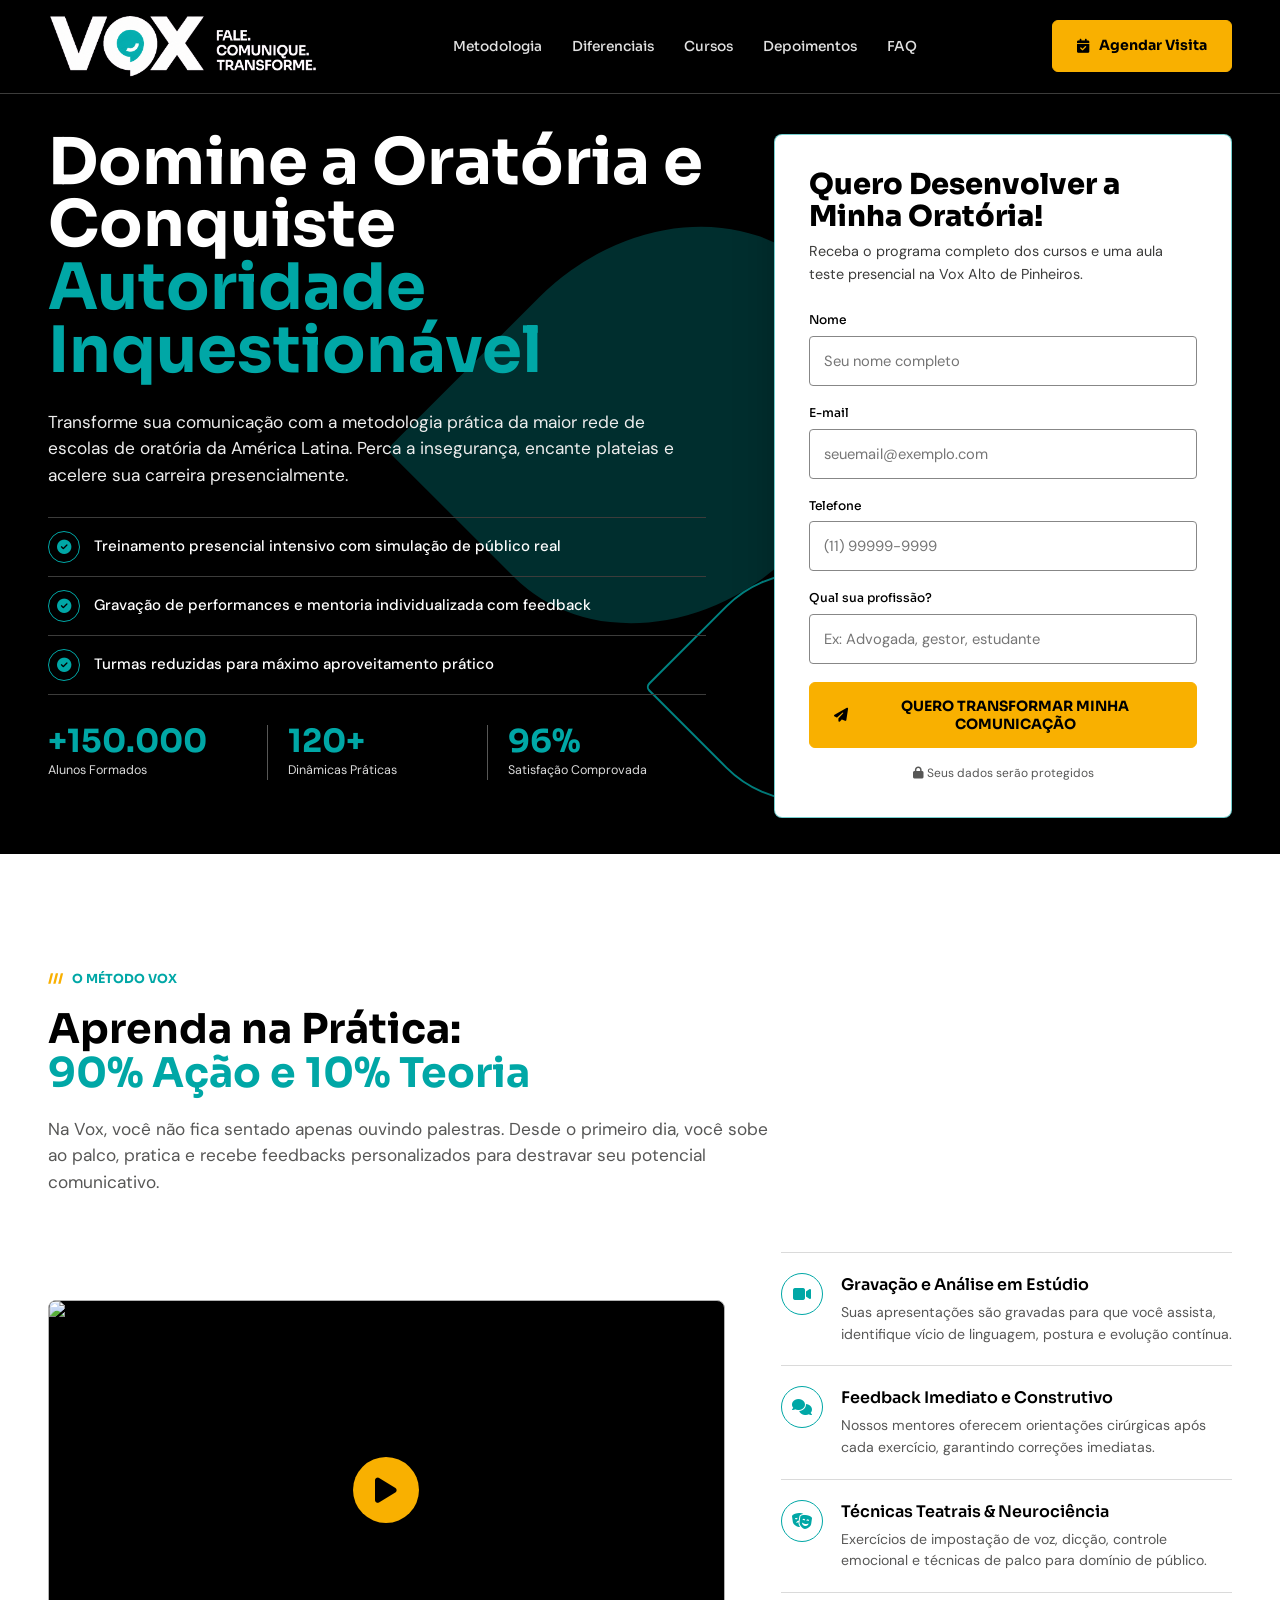
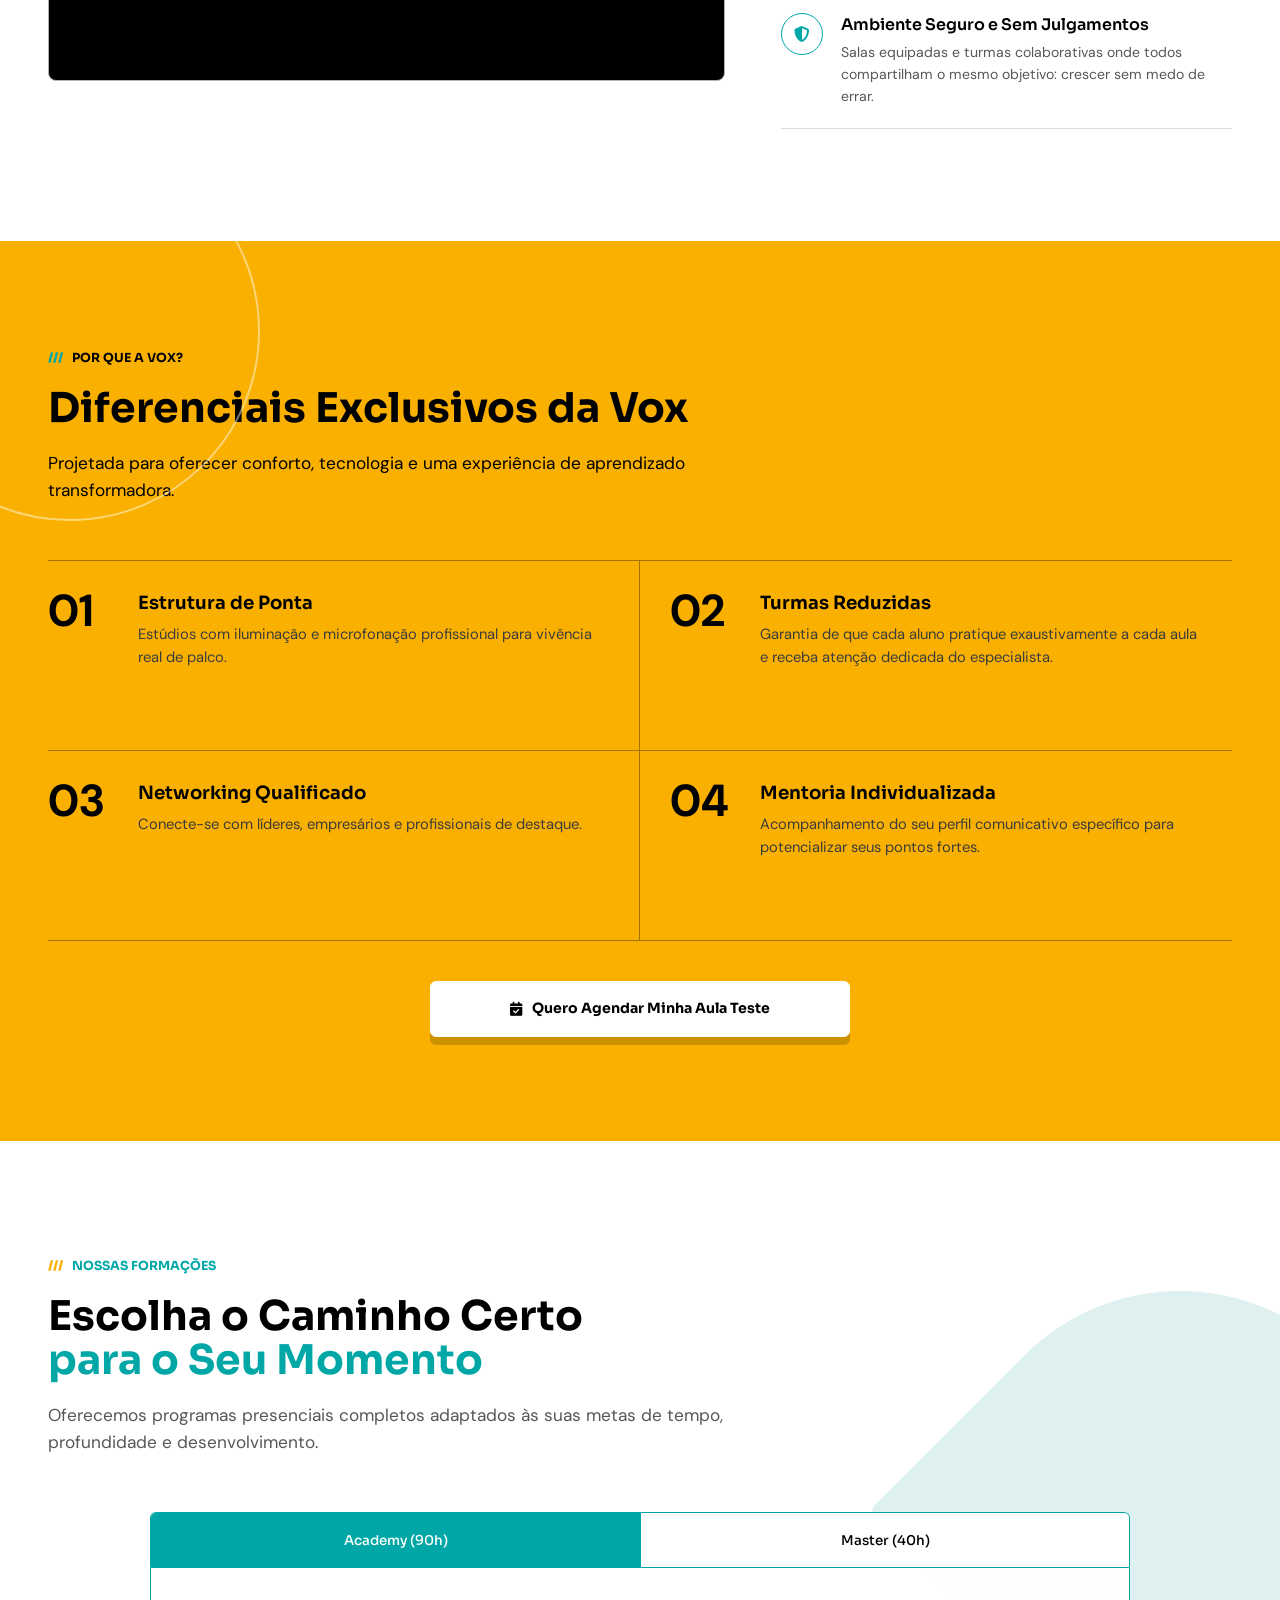
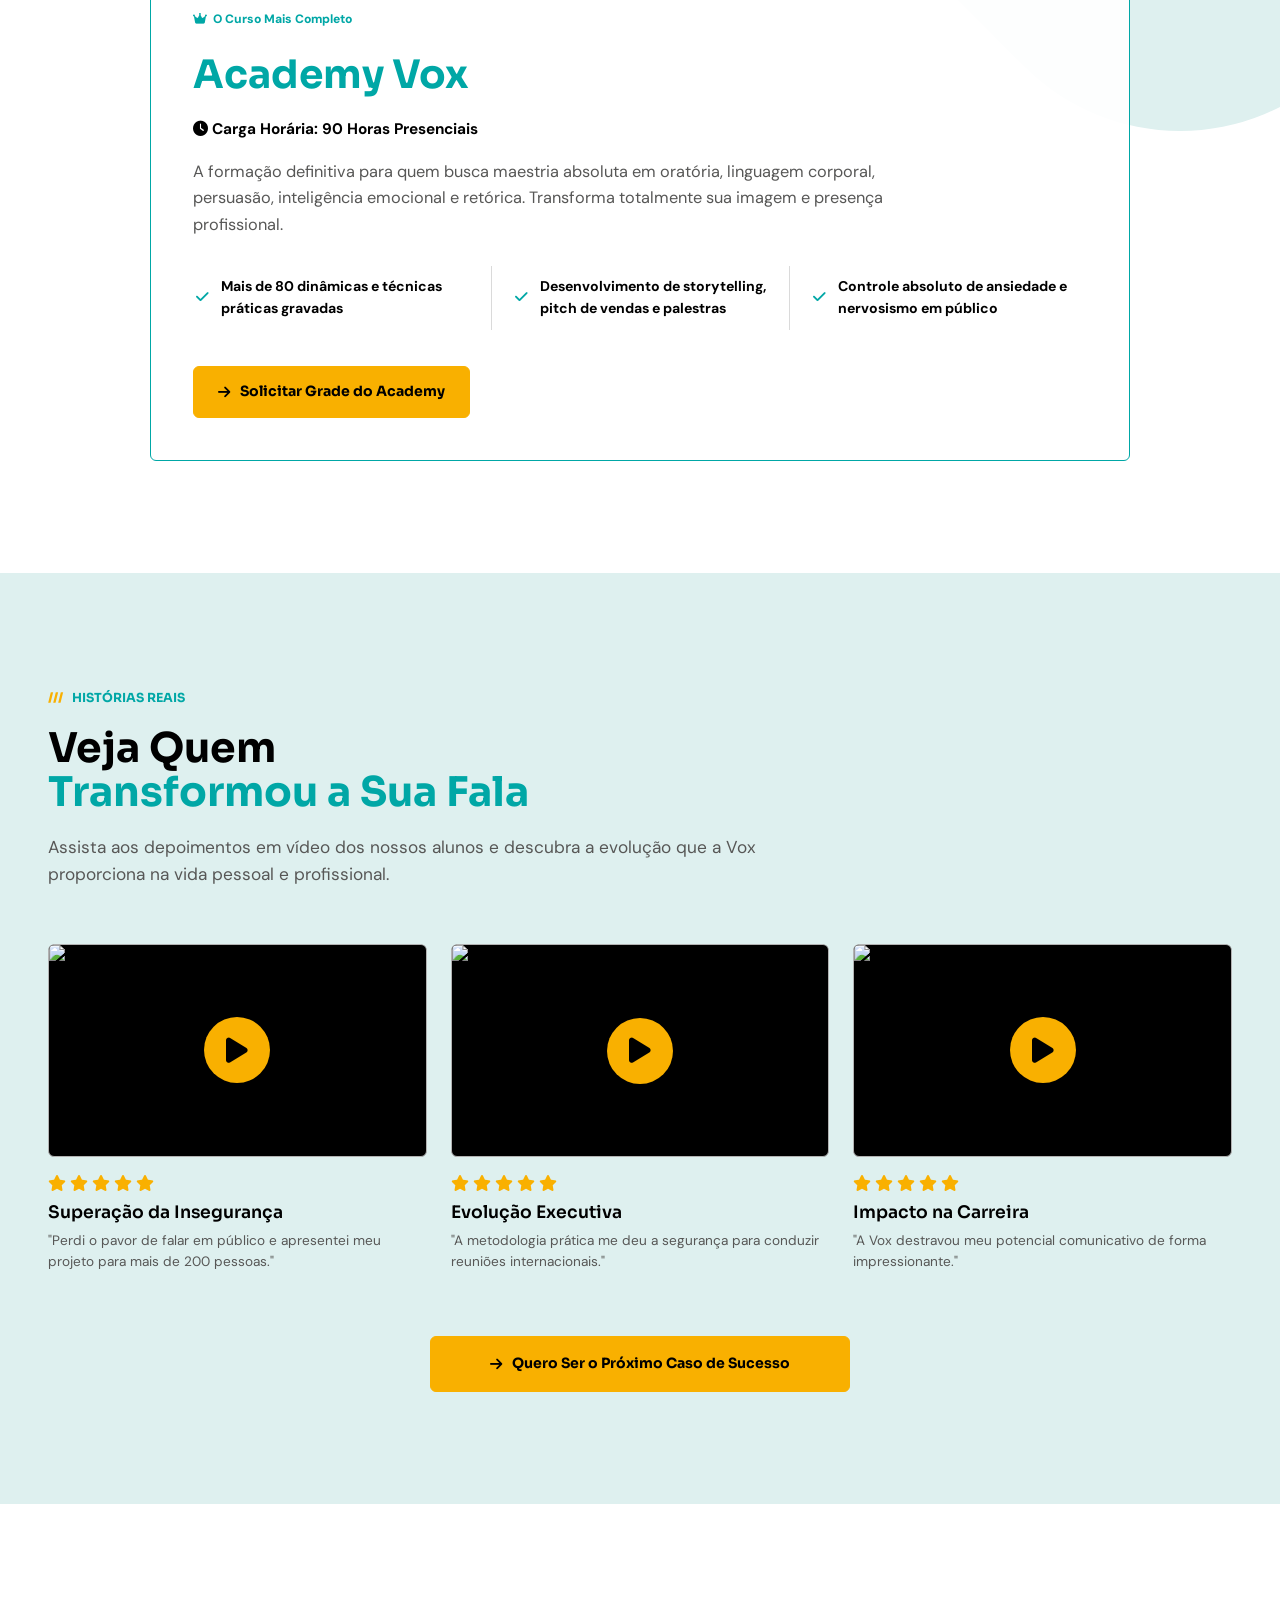
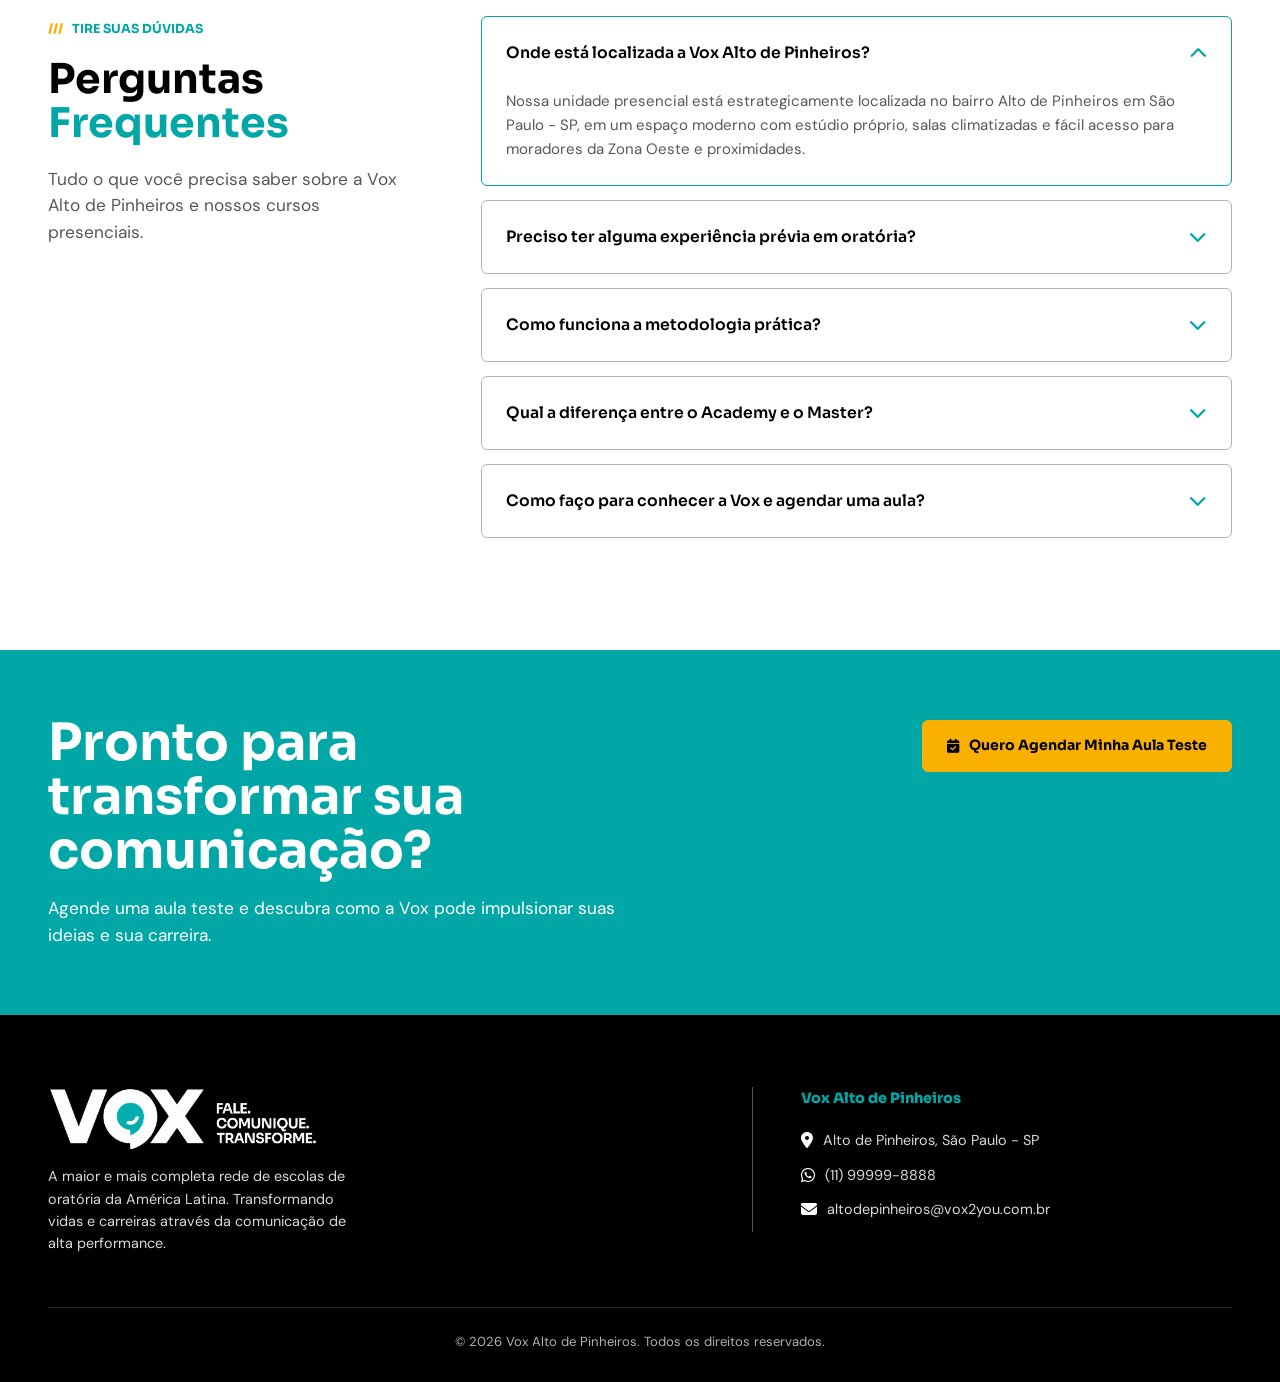
==== commit 4d9afbb6: "Refine landing page layout" ====
--- a/index.html
+++ b/index.html
@@ -157,7 +157,7 @@
     <div class="container">
       <div class="text-center">
         <span class="section-tag"><i class="fa-solid fa-bolt"></i> O Método Vox</span>
-        <h2 class="section-title">Aprenda na Prática: <span>90% Ação e 10% Teoria</span></h2>
+        <h2 class="section-title">Aprenda na Prática: <span class="title-break">90% Ação e 10% Teoria</span></h2>
         <p class="section-subtitle">
           Na Vox, você não fica sentado apenas ouvindo palestras. Desde o primeiro dia, você sobe ao palco, pratica
           e recebe feedbacks personalizados para destravar seu potencial comunicativo.
@@ -281,7 +281,7 @@
     <div class="container">
       <div class="text-center">
         <span class="section-tag"><i class="fa-solid fa-graduation-cap"></i> Nossas Formações</span>
-        <h2 class="section-title">Escolha o Caminho Certo para o <span>Seu Momento</span></h2>
+        <h2 class="section-title">Escolha o Caminho Certo <span class="title-break">para o Seu Momento</span></h2>
         <p class="section-subtitle">
           Oferecemos programas presenciais completos adaptados às suas metas de tempo, profundidade e desenvolvimento.
         </p>
@@ -291,8 +291,6 @@
       <div class="course-tabs">
         <button class="tab-btn active" data-course="academy">Academy (90h)</button>
         <button class="tab-btn" data-course="master">Master (40h)</button>
-        <button class="tab-btn" data-course="intensivox">Intensivox (16h)</button>
-        <button class="tab-btn" data-course="voxtime">VoxTime</button>
       </div>
 
       <!-- Course Content Panels -->
@@ -362,53 +360,6 @@
 
       </div>
 
-      <!-- Panel 3: Intensivox -->
-      <div class="course-content-panel" id="course-intensivox">
-        <div class="course-info">
-          <span class="course-badge"><i class="fa-solid fa-bolt-lightning"></i> Imersão Rápida</span>
-          <h3 class="course-title">Intensivox</h3>
-          <p class="course-hours"><i class="fa-solid fa-clock"></i> Carga Horária: 16 Horas Imersivas</p>
-          <p class="course-desc">
-            Um workshop prático e acelerado em final de semana. Perfeito para quem tem prazos curtos ou eventos
-            iminentes (apresentação de TCC, palestra, entrevista ou pitch de negócios).
-          </p>
-
-          <div class="course-features-list">
-            <div class="course-feature-item">
-              <i class="fa-solid fa-check"></i>
-              <span>Resultados rápidos para destravar a fala imediatamente</span>
-            </div>
-            <div class="course-feature-item">
-              <i class="fa-solid fa-check"></i>
-              <span>Prática intensa e aplicação imediata de técnicas fundamentais</span>
-            </div>
-          </div>
-
-          <a href="#hero-form" class="btn btn-primary">
-            <i class="fa-solid fa-arrow-right"></i> Ver Próximas Turmas do Intensivox
-          </a>
-        </div>
-
-      </div>
-
-      <!-- Panel 4: VoxTime -->
-      <div class="course-content-panel" id="course-voxtime">
-        <div class="course-info">
-          <span class="course-badge"><i class="fa-solid fa-infinity"></i> Solução Sob Medida</span>
-          <h3 class="course-title">VoxTime</h3>
-          <p class="course-hours"><i class="fa-solid fa-clock"></i> Carga Horária Flexível</p>
-          <p class="course-desc">
-            Formato contínuo e personalizado para necessidades corporativas específicas ou treinamentos particulares
-            executivos.
-          </p>
-
-          <a href="#hero-form" class="btn btn-primary">
-            <i class="fa-solid fa-arrow-right"></i> Falar com Consultor
-          </a>
-        </div>
-
-      </div>
-
     </div>
   </section>
 
@@ -419,7 +370,7 @@
     <div class="container">
       <div class="text-center">
         <span class="section-tag"><i class="fa-solid fa-heart"></i> Histórias Reais</span>
-        <h2 class="section-title">Veja Quem <span>Transformou a Sua Fala</span></h2>
+        <h2 class="section-title">Veja Quem <span class="title-break">Transformou a Sua Fala</span></h2>
         <p class="section-subtitle">
           Assista aos depoimentos em vídeo dos nossos alunos e descubra a evolução que a Vox proporciona na vida
           pessoal e profissional.
@@ -544,13 +495,12 @@
 
         <div class="faq-item">
           <button class="faq-question" aria-expanded="false">
-            <span>Qual a diferença entre o Academy, Master e Intensivox?</span>
+            <span>Qual a diferença entre o Academy e o Master?</span>
             <i class="fa-solid fa-chevron-down"></i>
           </button>
           <div class="faq-answer">
             <p>O <strong>Academy (90h)</strong> é a formação completa e profunda. O <strong>Master (40h)</strong> é
-              focado em comunicação executiva e liderança. O <strong>Intensivox (16h)</strong> é um workshop imersivo de
-              1 final de semana para resultados imediatos.</p>
+              focado em comunicação executiva, liderança e presença profissional em situações estratégicas.</p>
           </div>
         </div>
 
@@ -636,4 +586,4 @@
   <script src="script.js"></script>
 </body>
 
-</html>+</html>
--- a/brand.css
+++ b/brand.css
@@ -76,9 +76,9 @@
 .section-title {
   max-width: 820px;
   font-family: var(--font-display);
-  font-size: clamp(2.2rem, 4vw, 3.6rem);
+  font-size: clamp(1.95rem, 3.2vw, 3rem);
   font-weight: 700;
-  line-height: 1.05;
+  line-height: 1.08;
   letter-spacing: 0;
   margin-bottom: 20px;
   color: var(--ink);
@@ -86,6 +86,10 @@
 
 .section-title span {
   color: var(--teal);
+}
+
+.section-title .title-break {
+  display: block;
 }
 
 .section-subtitle {
@@ -592,7 +596,7 @@
 
 .course-tabs {
   display: grid;
-  grid-template-columns: repeat(4, 1fr);
+  grid-template-columns: repeat(2, 1fr);
   gap: 0;
   max-width: 980px;
   margin: 0 auto;
@@ -748,10 +752,6 @@
   text-align: left;
 }
 
-.faq .section-title {
-  font-size: clamp(2.5rem, 4.5vw, 4rem);
-}
-
 .faq .section-title span {
   display: block;
 }
@@ -806,7 +806,7 @@
   display: grid;
   grid-template-columns: 1fr 0.9fr;
   gap: 80px;
-  align-items: center;
+  align-items: start;
 }
 
 .closing-cta h2 {
@@ -828,8 +828,9 @@
   display: flex;
   flex-direction: column;
   align-items: flex-end;
-  align-self: stretch;
-  justify-content: center;
+  align-self: start;
+  justify-content: flex-start;
+  padding-top: 4px;
 }
 
 .footer {
@@ -850,7 +851,7 @@
 }
 
 .footer-logo {
-  width: min(100%, 350px);
+  width: min(100%, 270px);
 }
 
 .footer-title {
@@ -1039,15 +1040,6 @@
     border-bottom: 1px solid var(--teal);
   }
 
-  .tab-btn:nth-child(3) {
-    border-left: 0;
-    border-top: 1px solid var(--teal);
-  }
-
-  .tab-btn:nth-child(4) {
-    border-top: 1px solid var(--teal);
-  }
-
   .course-info {
     padding: 28px 20px;
   }
@@ -1066,6 +1058,10 @@
 
   .closing-cta-action {
     align-items: flex-start;
+  }
+
+  .closing-cta-grid {
+    gap: 56px;
   }
 
   .closing-cta-action .btn {
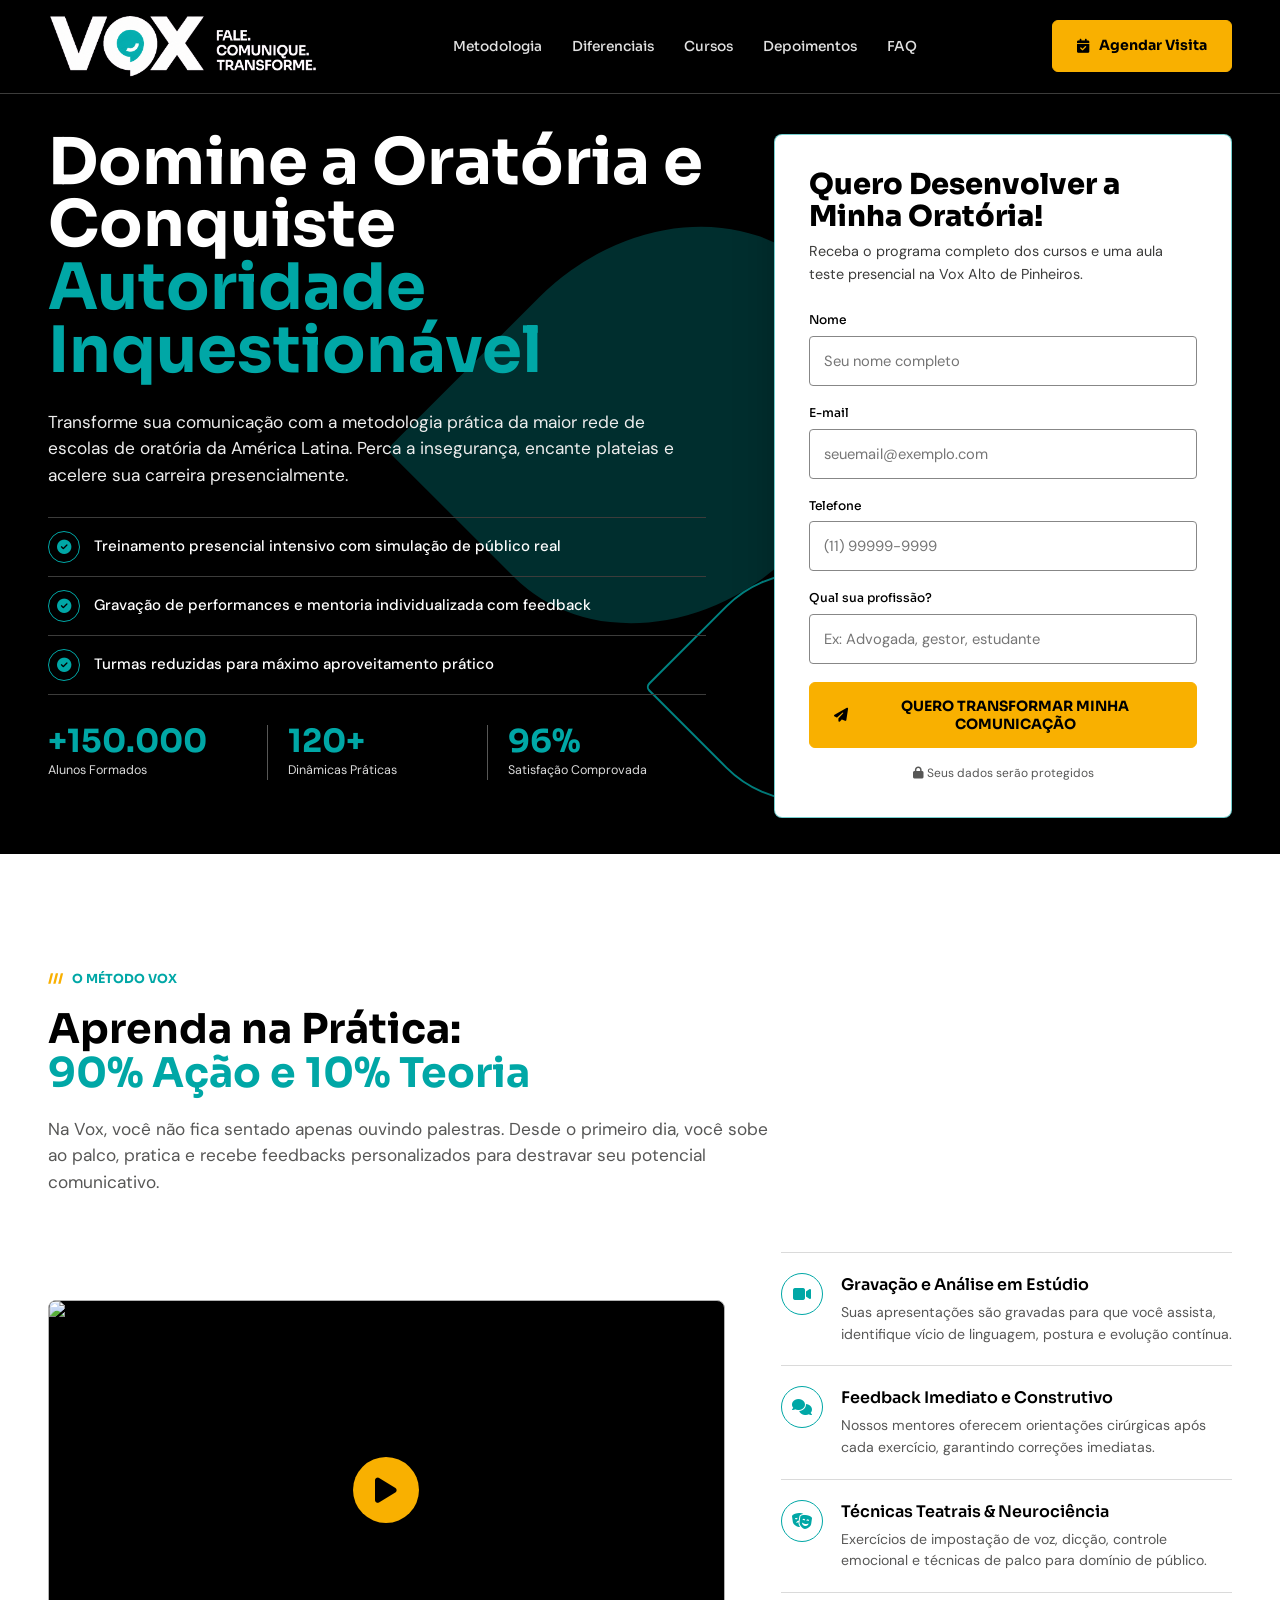
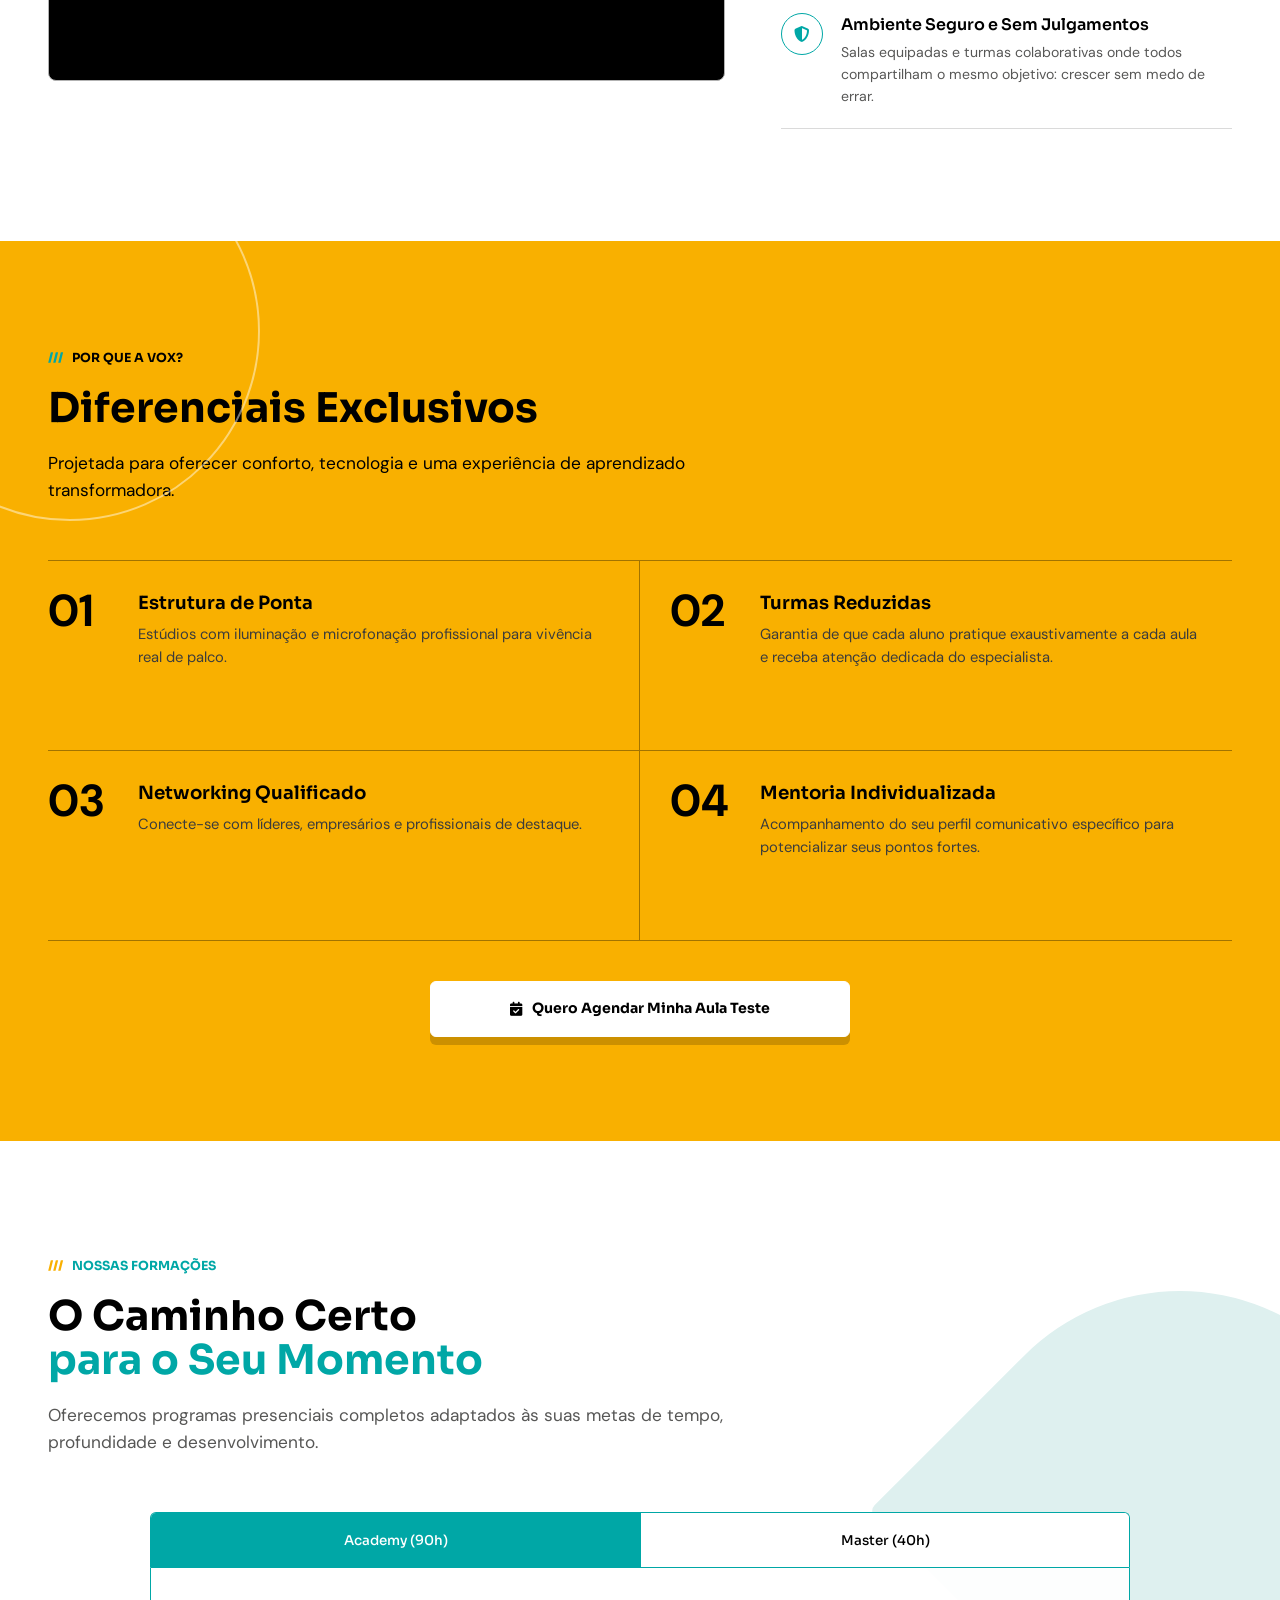
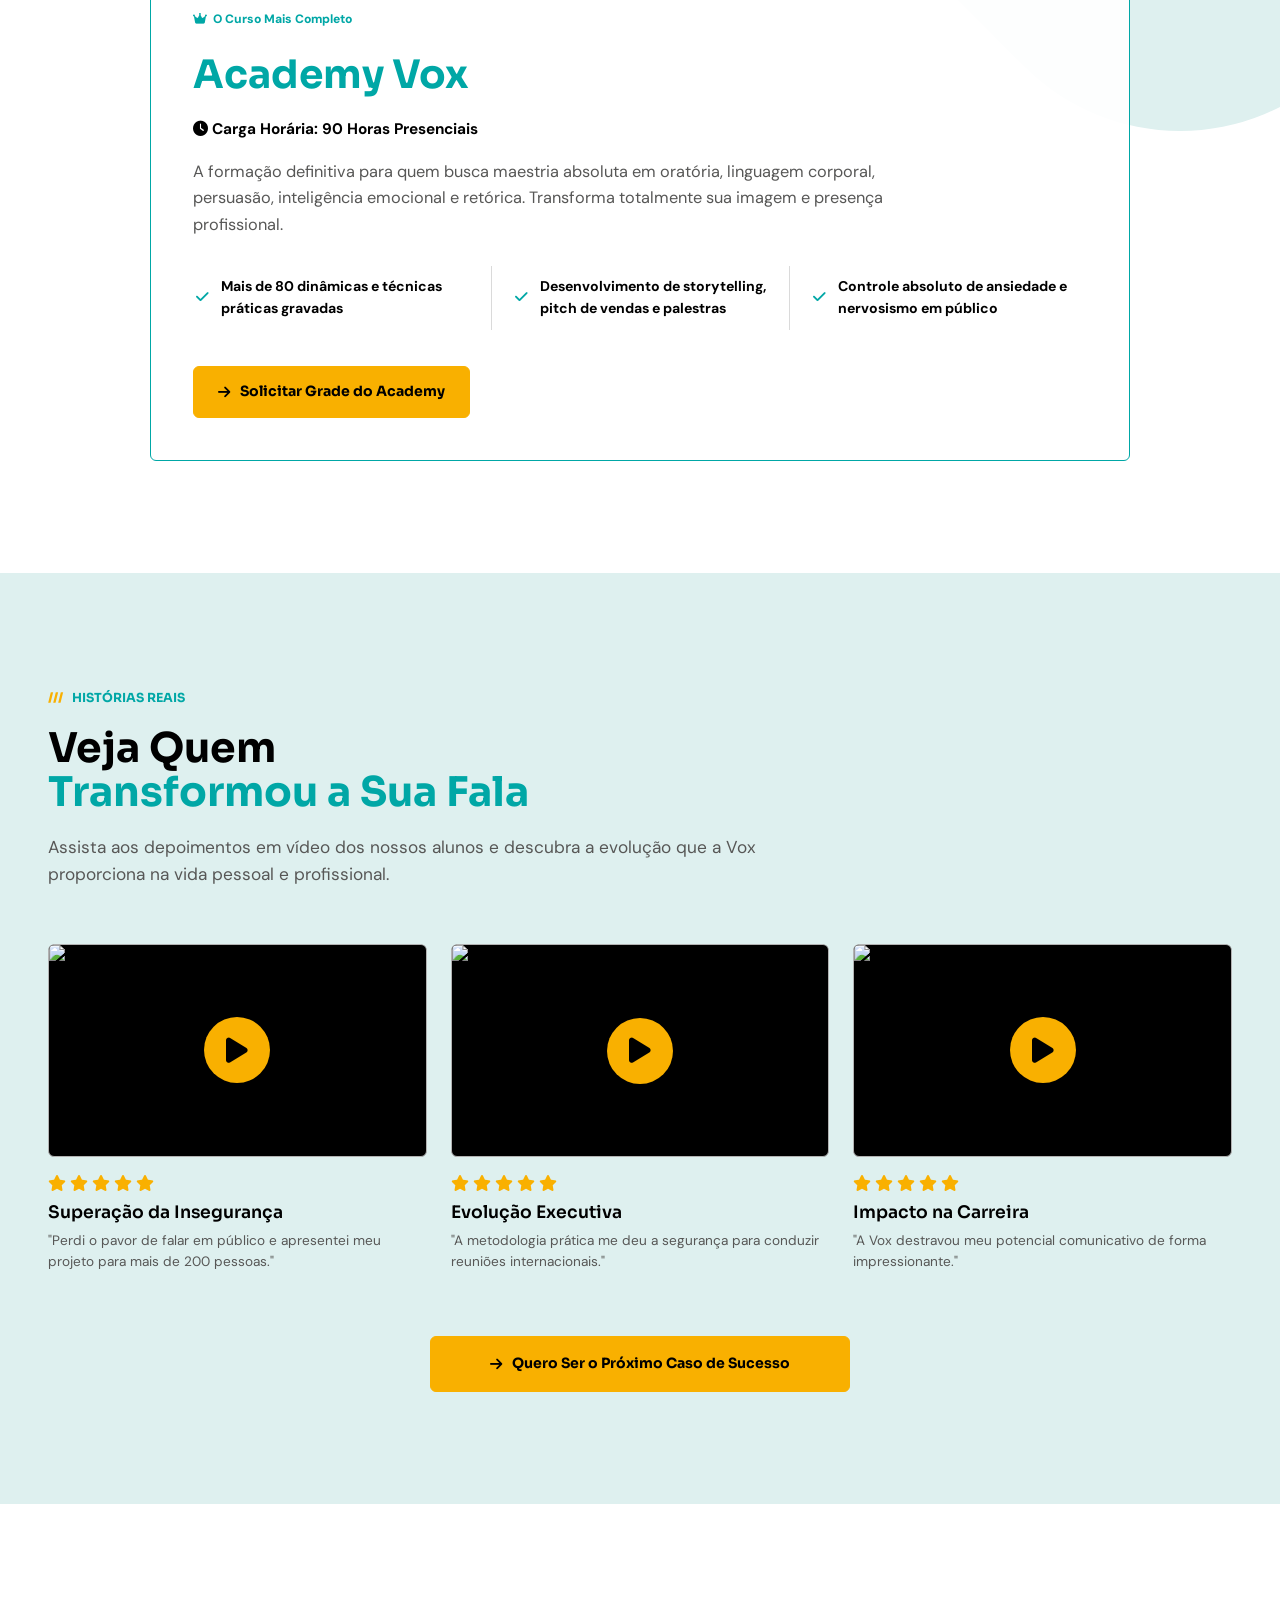
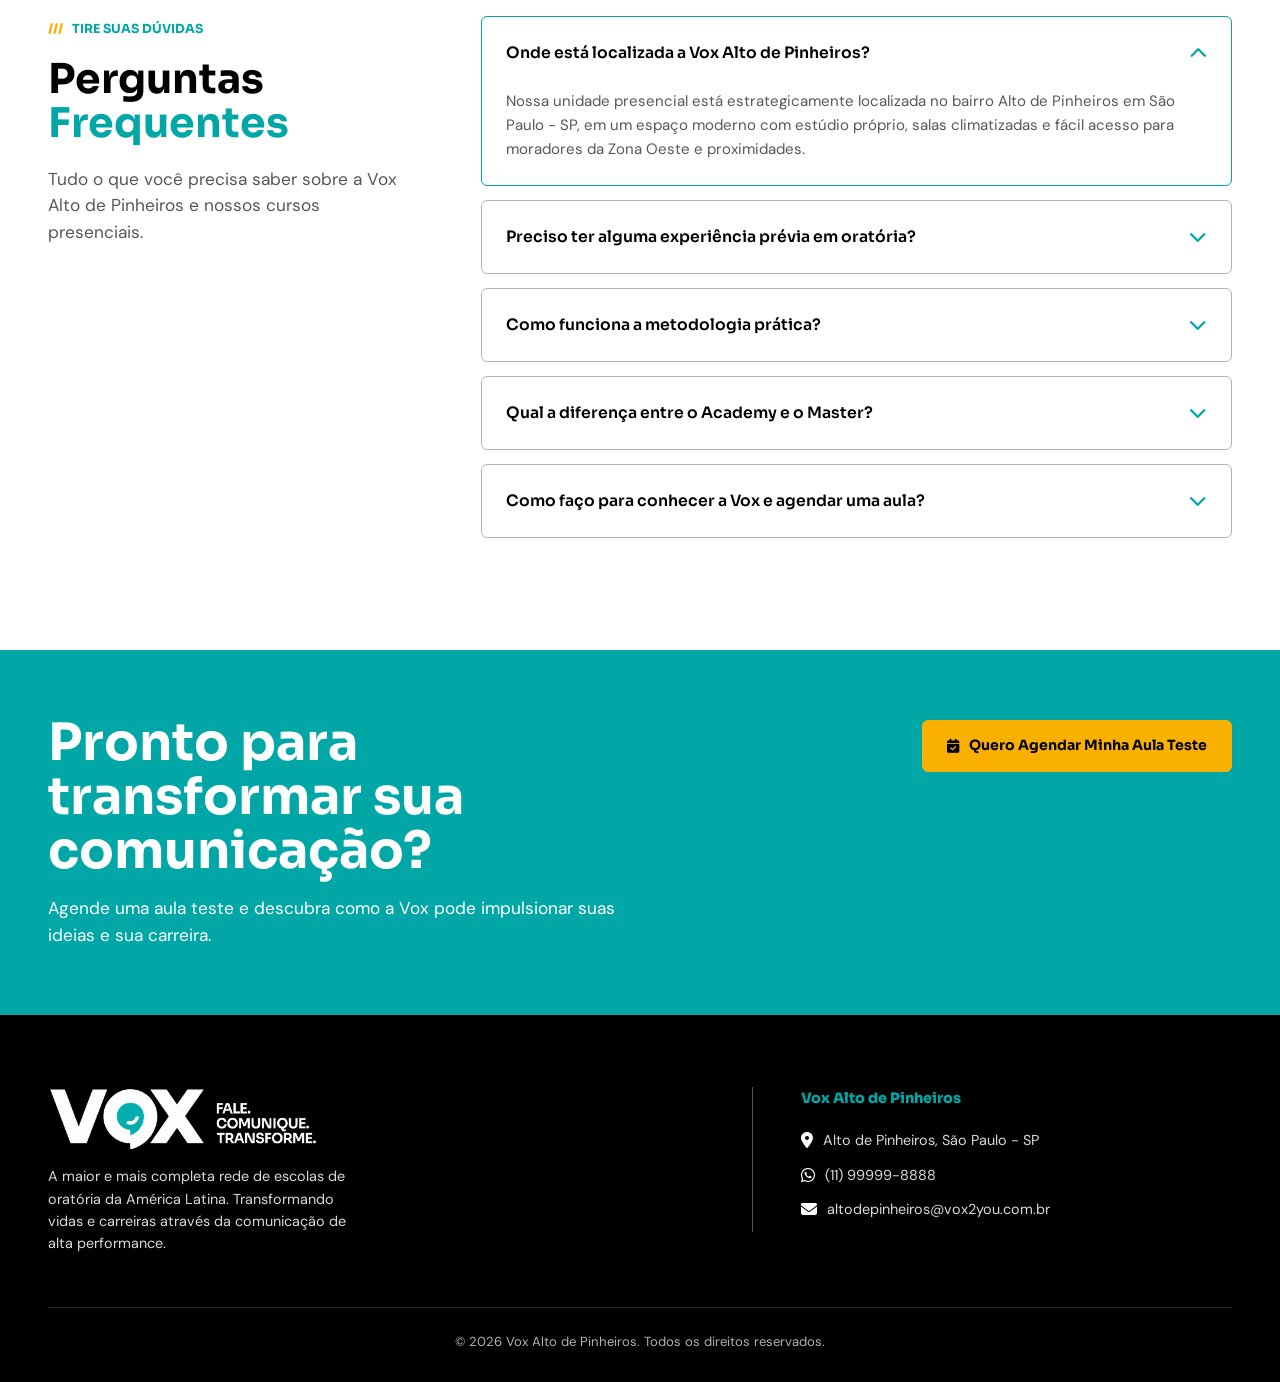
==== commit 154bf7be: "Update section heading copy" ====
--- a/index.html
+++ b/index.html
@@ -230,7 +230,7 @@
     <div class="container">
       <div class="text-center">
         <span class="section-tag"><i class="fa-solid fa-star"></i> Por que a Vox?</span>
-        <h2 class="section-title">Diferenciais Exclusivos da <span>Vox</span></h2>
+        <h2 class="section-title">Diferenciais Exclusivos</h2>
         <p class="section-subtitle">
           Projetada para oferecer conforto, tecnologia e uma experiência de aprendizado transformadora.
         </p>
@@ -281,7 +281,7 @@
     <div class="container">
       <div class="text-center">
         <span class="section-tag"><i class="fa-solid fa-graduation-cap"></i> Nossas Formações</span>
-        <h2 class="section-title">Escolha o Caminho Certo <span class="title-break">para o Seu Momento</span></h2>
+        <h2 class="section-title">O Caminho Certo <span class="title-break">para o Seu Momento</span></h2>
         <p class="section-subtitle">
           Oferecemos programas presenciais completos adaptados às suas metas de tempo, profundidade e desenvolvimento.
         </p>
--- a/brand.css
+++ b/brand.css
@@ -1024,6 +1024,11 @@
     padding: 78px 0;
   }
 
+  .section-title {
+    font-size: clamp(1.65rem, 7vw, 2.15rem);
+    line-height: 1.12;
+  }
+
   .diferenciais-grid,
   .video-testimonials-grid {
     grid-template-columns: 1fr;
